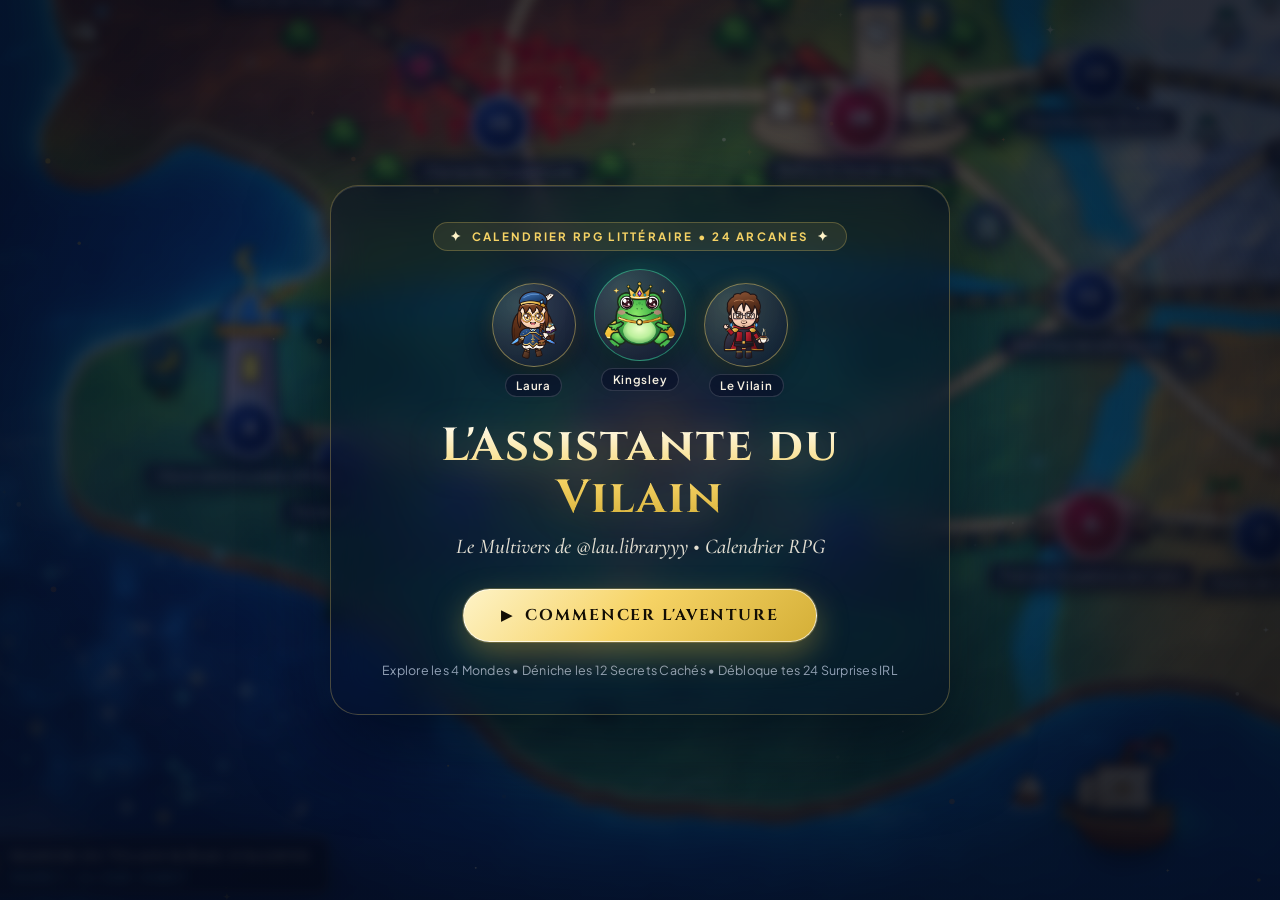
==== index.html @ 17740d0e "Deploy v2 world map edition to repository root" ====
<!DOCTYPE html>
<html lang="fr">
<head>
  <meta charset="UTF-8" />
  <meta name="viewport" content="width=device-width, initial-scale=1.0, maximum-scale=1.0, user-scalable=no" />
  <title>L'Assistante du Vilain &amp; Le Multivers de @lau.libraryyy</title>
  <meta name="description" content="Calendrier de l'Avent RPG interactif sur carte du monde vivante : 24 chapitres, 4 mondes, 12 secrets cachés et trésors IRL pour @lau.libraryyy." />

  <!-- Typographies : Cinzel (Noblesse JRPG), Plus Jakarta Sans (UI ultra-nette), Cormorant Garamond (Dialogues) -->
  <link rel="preconnect" href="https://fonts.googleapis.com" />
  <link rel="preconnect" href="https://fonts.gstatic.com" crossorigin />
  <link href="https://fonts.googleapis.com/css2?family=Cinzel:wght@500;600;700;800&family=Cormorant+Garamond:ital,wght@0,500;0,600;0,700;1,500;1,600&family=Plus+Jakarta+Sans:wght@400;500;600;700;800&display=swap" rel="stylesheet" />

  <!-- Design System 2026 : Zero-UI / Liquid Glass / JRPG Moderne -->
  <link rel="stylesheet" href="css/styles.css" />
</head>
<body class="title-active">
  <!-- Canvas de Particules Étoilées Ambiantes -->
  <canvas id="ambient-particles-canvas" aria-hidden="true"></canvas>

  <!-- ========================================================================
       1. CARTE DU MONDE 100% PLEIN ÉCRAN (100vw × 100vh)
       ======================================================================== -->
  <main id="overworld-viewport" class="overworld-viewport" aria-label="Carte du Monde du Multivers de @lau.libraryyy">
    <div id="world-map-root" class="world-map-root"></div>
  </main>

  <!-- ========================================================================
       2. ÉCRAN TITRE CINÉMATIQUE (OVERLAY D'ENTRÉE JRPG)
       ======================================================================== -->
  <section id="title-screen-overlay" class="title-screen-overlay active" role="dialog" aria-modal="true" aria-labelledby="title-main-heading">
    <div class="title-screen-aurora" aria-hidden="true"></div>
    <div class="title-screen-content">
      <div class="title-eyebrow">
        <span class="title-star">✦</span>
        <span>CALENDRIER RPG LITTÉRAIRE • 24 ARCANES</span>
        <span class="title-star">✦</span>
      </div>

      <!-- Portraits Chibi côte à côte -->
      <div class="title-chibi-trio" aria-label="Laura, Sire Kingsley et Le Vilain">
        <div class="chibi-medallion chibi-laura">
          <img
            src="assets/sprite_laura.png"
            alt="Chibi Laura"
            onerror="if(!this.dataset.fb){this.dataset.fb=1;this.src='assets/heroine_avatar.png';}"
          />
          <span class="chibi-tag">Laura</span>
        </div>
        <div class="chibi-medallion chibi-kingsley">
          <img
            src="assets/sprite_kingsley.png"
            alt="Chibi Sire Kingsley"
            onerror="if(!this.dataset.fb){this.dataset.fb=1;this.src='assets/kingsley_avatar.png';}"
          />
          <span class="chibi-tag">Kingsley</span>
        </div>
        <div class="chibi-medallion chibi-villain">
          <img
            src="assets/sprite_villain.png"
            alt="Chibi Le Vilain"
            onerror="if(!this.dataset.fb){this.dataset.fb=1;this.src='assets/villain_avatar.png';}"
          />
          <span class="chibi-tag">Le Vilain</span>
        </div>
      </div>

      <h1 id="title-main-heading" class="title-main-heading">L'Assistante du Vilain</h1>
      <p class="title-subtitle">Le Multivers de @lau.libraryyy • Calendrier RPG</p>

      <button id="btn-start-adventure" class="btn-start-adventure" type="button">
        <span class="btn-start-glow" aria-hidden="true"></span>
        <span class="btn-start-icon">▶</span>
        <span>COMMENCER L'AVENTURE</span>
      </button>

      <p class="title-hint">
        Explore les 4 Mondes • Déniche les 12 Secrets Cachés • Débloque tes 24 Surprises IRL
      </p>
    </div>
  </section>

  <!-- ========================================================================
       3. HUD FLOTTANT MINIMALISTE (LIQUID GLASS SAPHIR & OR)
       ======================================================================== -->
  <div id="game-hud" class="game-hud" aria-label="Interface du jeu">

    <!-- COIN HAUT-GAUCHE : Pilule de Profil Compacte -->
    <div class="hud-top-left">
      <div class="hud-profile-pill glass-surface">
        <button id="hud-avatar-btn" class="hud-avatar-ring" type="button" title="Centrer la caméra sur Laura">
          <img src="assets/heroine_avatar.png" alt="Laura" onerror="this.style.opacity='0'" />
        </button>

        <div class="hud-profile-meta">
          <div class="hud-counters-row">
            <button id="hud-runes-btn" class="hud-stat-chip" type="button" title="Runes &amp; Trésors débloqués">
              <span class="hud-stat-icon">🗝️</span>
              <span id="hud-runes-count" class="hud-stat-val">0/24</span>
            </button>
            <span class="hud-stat-sep" aria-hidden="true"></span>
            <button id="hud-secrets-btn" class="hud-stat-chip hud-stat-secrets" type="button" title="Ouvrir le Journal des 12 Secrets de la Carte">
              <span class="hud-stat-icon">✨</span>
              <span id="hud-secrets-count" class="hud-stat-val">0/12</span>
            </button>
          </div>
          <div class="hud-micro-progress" role="progressbar" aria-valuemin="0" aria-valuemax="24" aria-valuenow="0">
            <div id="hud-runes-bar-fill" class="hud-micro-progress-fill"></div>
          </div>
        </div>
      </div>

      <!-- Badge discret de la Maison d'Aldryn (affiché une fois débloqué au Jour 4) -->
      <button id="hud-aldryn-badge" class="hud-aldryn-pill glass-surface" type="button" title="Maison Lunaire d'Aldryn (Jour 4 : Curious Tides)" style="display:none;">
        <span id="hud-aldryn-icon" class="hud-aldryn-icon">🌙</span>
        <span id="hud-aldryn-name" class="hud-aldryn-name">Maison d'Aldryn</span>
      </button>
    </div>

    <!-- COIN HAUT-DROIT : Dock Compact d'Icônes -->
    <nav class="hud-top-right" aria-label="Menus du jeu">
      <div class="hud-icon-dock glass-surface">
        <button id="hud-btn-loot" class="hud-icon-btn" type="button" data-tooltip="Butin &amp; Bons IRL" aria-label="Grimoire de Butin">
          <span class="hud-btn-emoji">🎒</span>
          <span id="hud-loot-badge" class="hud-mini-badge">0</span>
        </button>
        <button id="hud-btn-codex" class="hud-icon-btn" type="button" data-tooltip="Codex (35 Livres)" aria-label="Bibliothèque de Lau">
          <span class="hud-btn-emoji">📜</span>
        </button>
        <button id="hud-btn-secrets" class="hud-icon-btn" type="button" data-tooltip="Secrets de la Carte" aria-label="Journal des Secrets">
          <span class="hud-btn-emoji">✨</span>
          <span id="hud-secrets-badge" class="hud-mini-badge hud-badge-cyan">0</span>
        </button>
        <button id="hud-btn-gm" class="hud-icon-btn" type="button" data-tooltip="Atelier du Vilain (MJ)" aria-label="Atelier du Vilain">
          <span class="hud-btn-emoji">👑</span>
        </button>

        <span class="hud-dock-divider" aria-hidden="true"></span>

        <button id="hud-btn-temporal" class="hud-icon-btn hud-mode-free" type="button" data-tooltip="Mode Libre (24/24)" aria-label="Changer le mode temporel">
          <span id="hud-temporal-icon" class="hud-btn-emoji">🔓</span>
        </button>
        <button id="hud-btn-audio" class="hud-icon-btn" type="button" data-tooltip="Son activé" aria-label="Couper ou activer le son">
          <span id="hud-audio-icon" class="hud-btn-emoji">🔊</span>
        </button>
      </div>
    </nav>

    <!-- CÔTÉ DROIT (CENTRÉ) : Mini-Contrôles Caméra & Régions I-IV -->
    <aside class="hud-camera-rail glass-surface" aria-label="Contrôles de la carte">
      <button id="cam-zoom-in" class="cam-ctrl-btn" type="button" data-tooltip="Zoom +" aria-label="Zoomer">+</button>
      <button id="cam-zoom-out" class="cam-ctrl-btn" type="button" data-tooltip="Zoom −" aria-label="Dézoomer">−</button>
      <button id="cam-center-hero" class="cam-ctrl-btn" type="button" data-tooltip="Centrer sur Laura" aria-label="Centrer sur Laura">🎯</button>
      <span class="cam-rail-divider" aria-hidden="true"></span>
      <button class="cam-region-btn active" data-cam-region="1" type="button" data-tooltip="Monde I : Manoir &amp; Aldryn" aria-label="Aller au Monde I">I</button>
      <button class="cam-region-btn" data-cam-region="2" type="button" data-tooltip="Monde II : Désert &amp; Irlande" aria-label="Aller au Monde II">II</button>
      <button class="cam-region-btn" data-cam-region="3" type="button" data-tooltip="Monde III : Flammes &amp; Mons" aria-label="Aller au Monde III">III</button>
      <button class="cam-region-btn" data-cam-region="4" type="button" data-tooltip="Monde IV : Sanctuaire Final" aria-label="Aller au Monde IV">IV</button>
    </aside>

    <!-- BAS-CENTRE : Barre de Niveau Sélectionné (Style Super Mario Wonder / Unicorn Overlord) -->
    <div class="hud-bottom-center">
      <div id="stage-selector-bar" class="stage-bar glass-surface" role="region" aria-label="Niveau sélectionné">
        <button id="stage-prev-btn" class="stage-nav-arrow" type="button" aria-label="Niveau précédent" title="Jour précédent (←)">‹</button>

        <div class="stage-bar-center">
          <div class="stage-meta-row">
            <span id="stage-day-badge" class="stage-day-pill">JOUR 1</span>
            <span id="stage-book-badge" class="stage-book-pill">📖 Assistant to the Villain</span>
            <span id="stage-status-badge" class="stage-status-pill status-new">✦ Nouveau</span>
          </div>
          <div id="stage-bar-title" class="stage-bar-title">Entretien d'Embauche chez le Vilain</div>
        </div>

        <button id="stage-play-btn" class="stage-play-btn" type="button">
          <span id="stage-play-icon">▶</span>
          <span id="stage-play-label">JOUER</span>
        </button>

        <button id="stage-next-btn" class="stage-nav-arrow" type="button" aria-label="Niveau suivant" title="Jour suivant (→)">›</button>
      </div>
    </div>
  </div>

  <!-- ========================================================================
       4. MODALE DE CHAPITRE (VISUAL NOVEL + ÉPREUVE + SCEAU DE CIRE & COFFRE)
       ======================================================================== -->
  <div id="chapter-modal-backdrop" class="modal-backdrop" role="dialog" aria-modal="true" aria-labelledby="modal-chapter-title">
    <div id="chapter-modal-container" class="modal-shell chapter-modal-shell glass-modal">
      <!-- Alerte Boss (Jours 6, 12, 18, 21, 24) -->
      <div id="modal-boss-banner" class="boss-alert-ribbon" style="display:none;">
        ⚔️ ALERTE BOSS — COFFRE ÉPIQUE EN JEU ⚔️
      </div>

      <!-- En-tête Illustré -->
      <header class="chapter-header">
        <div id="modal-header-bg" class="chapter-header-bg"></div>
        <div class="chapter-header-scrim"></div>
        <button id="modal-close-btn" class="modal-close-x" type="button" aria-label="Fermer le chapitre">✕</button>

        <div class="chapter-header-inner">
          <div class="chapter-header-titles">
            <div id="modal-chapter-eyebrow" class="chapter-eyebrow">JOUR 1 • ARCANE I</div>
            <h2 id="modal-chapter-title" class="chapter-title">Titre du Chapitre</h2>
            <div id="modal-chapter-books" class="chapter-books-row"></div>
          </div>
          <div id="modal-rarity-pill" class="rarity-pill rarity-commun">✦ ARCANE</div>
        </div>
      </header>

      <!-- Onglets d'étapes (1. Scène / 2. Épreuve / 3. Sceau & Trésor) -->
      <div class="stage-tabs-bar" role="tablist">
        <button class="stage-tab-btn active" data-stage="story" type="button" role="tab">
          <span>📖</span>
          <span>1. Scène Narrative</span>
        </button>
        <button class="stage-tab-btn" data-stage="game" type="button" role="tab">
          <span>⚔️</span>
          <span>2. L'Épreuve</span>
        </button>
        <button class="stage-tab-btn" data-stage="loot" id="modal-tab-loot-btn" type="button" role="tab">
          <span>🕯️</span>
          <span>3. Sceau &amp; Coffre IRL</span>
        </button>
      </div>

      <!-- Corps Scrollable -->
      <div class="chapter-modal-body">
        <!-- ÉTAPE 1 : VISUAL NOVEL MODERNE -->
        <div id="modal-stage-story" class="vn-stage">
          <div class="vn-portraits-grid">
            <div id="vn-slot-laura" class="vn-char-card">
              <div class="vn-portrait-ring">
                <img src="assets/heroine_laura.png" alt="Laura" onerror="this.style.display='none'" />
              </div>
              <span class="vn-nameplate">✨ Laura</span>
            </div>

            <div id="vn-slot-kingsley" class="vn-char-card">
              <div class="vn-portrait-ring">
                <img src="assets/kingsley_frog.png" alt="Sire Kingsley" onerror="this.style.display='none'" />
              </div>
              <span class="vn-nameplate">🐸 Sire Kingsley</span>
            </div>

            <div id="vn-slot-villain" class="vn-char-card">
              <div class="vn-portrait-ring">
                <img src="assets/villain_boyfriend.png" alt="Le Vilain" onerror="this.style.display='none'" />
              </div>
              <span class="vn-nameplate">👑 Le Vilain</span>
            </div>
          </div>

          <div class="vn-dialogue-panel">
            <div class="vn-speaker-bar">
              <span id="vn-speaker-badge" class="vn-speaker-name">👑 Le Vilain</span>
              <span id="vn-line-counter" class="vn-line-count">1 / 3</span>
            </div>

            <p id="vn-dialogue-text" class="vn-dialogue-copy"></p>

            <div id="vn-transcript-all" class="vn-transcript-list" style="display:none;"></div>

            <div class="vn-actions-row">
              <div class="vn-nav-left">
                <button id="vn-prev-btn" class="btn-glass" type="button">← Précédent</button>
                <button id="vn-next-btn" class="btn-gold" type="button">Suivant →</button>
                <button id="vn-show-all-btn" class="btn-glass btn-subtle" type="button">📜 Tout lire</button>
              </div>
              <button id="vn-start-challenge-btn" class="btn-gold" type="button">
                ⚔️ Passer à l'Épreuve →
              </button>
            </div>
          </div>
        </div>

        <!-- ÉTAPE 2 : MINI-JEU -->
        <div id="modal-stage-game" class="game-stage" style="display:none;">
          <div id="minigame-mount-root"></div>
        </div>

        <!-- ÉTAPE 3 : SCEAU DE CIRE & COFFRE IRL -->
        <div id="modal-stage-loot" class="loot-stage" style="display:none;">
          <div id="loot-ceremony-root" class="loot-ceremony-root"></div>
        </div>
      </div>
    </div>
  </div>

  <!-- ========================================================================
       5. MODALE TIROIR UNIFIÉE (BUTIN / CODEX / SECRETS / ATELIER DU VILAIN)
       ======================================================================== -->
  <div id="drawer-modal-backdrop" class="modal-backdrop" role="dialog" aria-modal="true" aria-label="Menu du Grimoire">
    <div id="drawer-modal-container" class="modal-shell drawer-modal-shell glass-modal">
      <header class="drawer-header">
        <div class="drawer-tabs" role="tablist">
          <button class="drawer-tab-btn active" data-drawer-tab="loot" type="button" role="tab">
            <span>🎒</span>
            <span>Butin &amp; Bons</span>
          </button>
          <button class="drawer-tab-btn" data-drawer-tab="codex" type="button" role="tab">
            <span>📜</span>
            <span>Bibliothèque</span>
          </button>
          <button class="drawer-tab-btn" data-drawer-tab="secrets" type="button" role="tab">
            <span>✨</span>
            <span>Secrets (12)</span>
          </button>
          <button class="drawer-tab-btn" data-drawer-tab="gm" type="button" role="tab">
            <span>👑</span>
            <span>Atelier MJ</span>
          </button>
        </div>
        <button id="drawer-close-btn" class="modal-close-x" type="button" aria-label="Fermer le menu">✕</button>
      </header>

      <div class="drawer-body">
        <!-- ONGLET 1 : BUTIN & BONS DIGITAUX -->
        <section id="drawer-panel-loot" class="drawer-panel active">
          <div class="drawer-section-head">
            <div>
              <h2 class="drawer-title">Grimoire de Butin &amp; Bons du Vilain</h2>
              <p class="drawer-desc">Tes surprises IRL débloquées, cachettes secrètes et bons digitaux à présenter à ton Vilain.</p>
            </div>
            <button id="loot-unlock-preview-btn" class="btn-glass" type="button">
              👁️ Aperçu des 24 trésors
            </button>
          </div>
          <div id="loot-inventory-container" class="cards-grid"></div>
        </section>

        <!-- ONGLET 2 : BIBLIOTHÈQUE DE LAU (35 LIVRES) -->
        <section id="drawer-panel-codex" class="drawer-panel">
          <div class="drawer-section-head">
            <div>
              <h2 class="drawer-title">La Bibliothèque de @lau.libraryyy</h2>
              <p class="drawer-desc">Les 35 romans et clins d'œil qui composent le Multivers : coups de cœur, avis tranchés et souvenirs de couple.</p>
            </div>
            <div class="pill-filters" role="group" aria-label="Filtrer la bibliothèque">
              <button class="pill-filter-btn active" data-codex-filter="all" type="button">Tous</button>
              <button class="pill-filter-btn" data-codex-filter="fav" type="button">💛 Coups de Cœur</button>
              <button class="pill-filter-btn" data-codex-filter="roast" type="button">🔥 Avis Tranchés</button>
              <button class="pill-filter-btn" data-codex-filter="couple" type="button">💑 Couple &amp; Mons</button>
            </div>
          </div>
          <div id="codex-books-container" class="cards-grid"></div>
        </section>

        <!-- ONGLET 3 : JOURNAL DES 12 EASTER EGGS DE LA CARTE -->
        <section id="drawer-panel-secrets" class="drawer-panel">
          <div class="drawer-section-head">
            <div>
              <h2 class="drawer-title">Journal des Secrets du Multivers</h2>
              <p class="drawer-desc">12 Easter Eggs brillent discrètement sur la carte du monde. Clique dessus pendant ton exploration pour révéler des clins d'œil secrets !</p>
            </div>
            <div id="secrets-progress-pill" class="secrets-counter-pill">✨ 0 / 12 Découverts</div>
          </div>
          <div id="secrets-journal-container" class="cards-grid"></div>
        </section>

        <!-- ONGLET 4 : ATELIER DU VILAIN (MAÎTRE DU JEU) -->
        <section id="drawer-panel-gm" class="drawer-panel">
          <div class="drawer-section-head">
            <div>
              <h2 class="drawer-title">L'Atelier du Vilain — Maître du Jeu</h2>
              <p class="drawer-desc">Personnalise les 24 cadeaux, les cachettes IRL dans la maison et la Grande Lettre d'Amour du 24 Décembre.</p>
            </div>
          </div>

          <div class="gm-toolbar">
            <a href="lau-library-quest-ff-edition.zip" download="lau-library-quest-ff-edition.zip" class="btn-gold" style="text-decoration:none;">
              📦 Télécharger (.ZIP)
            </a>
            <button id="gm-save-all-btn" class="btn-gold" type="button">💾 Sauvegarder</button>
            <button id="gm-export-json-btn" class="btn-glass" type="button">📤 Exporter JSON</button>
            <label class="btn-glass" style="cursor:pointer;">
              📂 Importer JSON
              <input id="gm-import-json-input" type="file" accept=".json,application/json" style="display:none;" />
            </label>
            <button id="gm-unlock-all-btn" class="btn-glass" type="button">✨ Tout débloquer (24/24)</button>
            <button id="gm-reset-progress-btn" class="btn-danger" type="button">🔄 Réinitialiser à 0/24</button>
          </div>

          <!-- Paramètres du Couple & Lettre du 24 Décembre -->
          <div class="gm-finale-card">
            <div class="gm-card-kicker">💌 GRAND FINAL DU 24 DÉCEMBRE &amp; PARAMÈTRES DU COUPLE</div>
            <div class="gm-two-col">
              <div class="gm-field">
                <label class="gm-label" for="gm-couple-password">Mot de passe secret bonus (Jour 24)</label>
                <input id="gm-couple-password" class="gm-input" type="text" placeholder="Ex: KINGSLEY, MONS..." />
              </div>
              <div class="gm-field">
                <label class="gm-label" for="gm-aldryn-house-select">Maison Lunaire d'Aldryn</label>
                <select id="gm-aldryn-house-select" class="gm-select">
                  <option value="Maison de la Nouvelle Lune|🌑|Totem : Phalène des Abysses • Murmure des Noyés">🌑 Maison de la Nouvelle Lune</option>
                  <option value="Maison de la Lune Croissante|🌒|Totem : Cerf d'Écume • Flux de la Marée">🌒 Maison de la Lune Croissante</option>
                  <option value="Maison de la Pleine Lune|🌕|Totem : Phénix d'Argent • Éclat Sélène">🌕 Maison de la Pleine Lune</option>
                  <option value="Maison de la Lune Décroissante|🌘|Totem : Corbeau d'Obsidienne • Reflux Astral">🌘 Maison de la Lune Décroissante</option>
                </select>
              </div>
            </div>
            <div class="gm-field" style="margin-top:0.75rem;">
              <label class="gm-label" for="gm-finale-love-letter">Grande Lettre d'Amour du 24 Décembre</label>
              <textarea id="gm-finale-love-letter" class="gm-textarea" rows="5"></textarea>
            </div>
          </div>

          <div id="gm-days-editor-grid" class="gm-days-grid"></div>
        </section>
      </div>
    </div>
  </div>

  <!-- ========================================================================
       6. NOTIFICATION TOAST FLOTTANTE (LIQUID GLASS)
       ======================================================================== -->
  <div id="royal-toast" class="royal-toast glass-surface" role="status" aria-live="polite">
    <span id="royal-toast-icon" class="toast-icon">✦</span>
    <span id="royal-toast-text" class="toast-text">Notification</span>
  </div>

  <!-- Scripts : Données -> Audio/Particules -> Mini-Jeux -> Carte du Monde -> Contrôleur Principal -->
  <script src="data/days_data.js"></script>
  <script src="js/audio_fx.js"></script>
  <script src="js/minigames_engine.js"></script>
  <script src="js/world_map.js"></script>
  <script src="js/app.js"></script>
</body>
</html>
---- css/styles.css ----
/* ==========================================================================
   L'ASSISTANTE DU VILAIN & LE MULTIVERS DE @LAU.LIBRARYYY
   Design System 2026 : Zero-UI / Liquid Glass / JRPG Moderne
   Inspirations : Unicorn Overlord • Final Fantasy XIV • Zelda TOTK
   ========================================================================== */

:root {
  /* Surfaces Liquid Glass (Saphir Nocturne & Cristal) */
  --bg-void: #050a18;
  --bg-sapphire: #0a122a;
  --glass-bg: rgba(10, 18, 42, 0.78);
  --glass-bg-strong: rgba(8, 15, 36, 0.88);
  --glass-bg-soft: rgba(16, 28, 60, 0.62);
  --glass-hover: rgba(24, 40, 82, 0.84);

  /* Bordures Fines 1px Or & Platine */
  --border-gold: rgba(246, 211, 101, 0.35);
  --border-gold-strong: rgba(246, 211, 101, 0.72);
  --border-platinum: rgba(226, 232, 240, 0.16);
  --border-crimson: rgba(244, 63, 94, 0.55);
  --border-emerald: rgba(52, 211, 153, 0.5);

  /* Palette Or, Éther, Cramoisi & Ivoire */
  --gold-light: #fef3c7;
  --gold-main: #f6d365;
  --gold-deep: #d4af37;
  --gold-bronze: #b88a2e;
  --ether-cyan: #7dd3fc;
  --ether-blue: #38bdf8;
  --crimson-bright: #fb7185;
  --crimson-main: #e11d48;
  --crimson-deep: #881337;
  --emerald-bright: #34d399;
  --emerald-main: #10b981;

  /* Textes */
  --text-primary: #f8fafc;
  --text-ivory: #f5efe0;
  --text-secondary: #cbd5e1;
  --text-muted: #94a3b8;

  /* Typographies */
  --font-title: 'Cinzel', Georgia, serif;
  --font-ui: 'Plus Jakarta Sans', -apple-system, BlinkMacSystemFont, 'Segoe UI', sans-serif;
  --font-story: 'Cormorant Garamond', Georgia, serif;

  /* Courbes & Ombres */
  --ease-spring: cubic-bezier(0.22, 1, 0.36, 1);
  --shadow-glass: 0 14px 36px rgba(2, 6, 20, 0.52), inset 0 1px 0 rgba(255, 255, 255, 0.1);
  --shadow-modal: 0 28px 72px rgba(1, 4, 16, 0.78), inset 0 1px 0 rgba(255, 255, 255, 0.12);
  --shadow-gold: 0 0 24px rgba(246, 211, 101, 0.28);

  --radius-pill: 999px;
  --radius-lg: 20px;
  --radius-md: 14px;
  --radius-sm: 10px;
}

/* Reset & Base Plein Écran */
*, *::before, *::after {
  box-sizing: border-box;
}

html, body {
  margin: 0;
  padding: 0;
  width: 100%;
  height: 100%;
  overflow: hidden;
  background: var(--bg-void);
  color: var(--text-primary);
  font-family: var(--font-ui);
  -webkit-font-smoothing: antialiased;
  -moz-osx-font-smoothing: grayscale;
  user-select: none;
}

button, input, textarea, select {
  font-family: inherit;
}

button {
  cursor: pointer;
  border: none;
  background: none;
  color: inherit;
}

/* Scrollbar fine & discrète dans les modales */
::-webkit-scrollbar {
  width: 6px;
  height: 6px;
}
::-webkit-scrollbar-track {
  background: rgba(5, 10, 24, 0.35);
}
::-webkit-scrollbar-thumb {
  background: rgba(246, 211, 101, 0.3);
  border-radius: 999px;
}
::-webkit-scrollbar-thumb:hover {
  background: rgba(246, 211, 101, 0.55);
}

/* Surface Liquid Glass Réutilisable */
.glass-surface {
  background: var(--glass-bg);
  backdrop-filter: blur(16px) saturate(1.3);
  -webkit-backdrop-filter: blur(16px) saturate(1.3);
  border: 1px solid var(--border-gold);
  box-shadow: var(--shadow-glass);
}

.glass-modal {
  background: linear-gradient(160deg, rgba(11, 20, 46, 0.92), rgba(7, 13, 32, 0.95));
  backdrop-filter: blur(22px) saturate(1.35);
  -webkit-backdrop-filter: blur(22px) saturate(1.35);
  border: 1px solid var(--border-gold);
  box-shadow: var(--shadow-modal);
}

/* Canvas de particules ambiantes */
#ambient-particles-canvas {
  position: fixed;
  inset: 0;
  width: 100vw;
  height: 100vh;
  pointer-events: none;
  z-index: 4;
  opacity: 0.65;
}

/* ==========================================================================
   1. CARTE DU MONDE 100% PLEIN ÉCRAN (100vw × 100vh)
   ========================================================================== */
.overworld-viewport {
  position: fixed;
  inset: 0;
  width: 100vw;
  height: 100vh;
  overflow: hidden;
  z-index: 2;
  background: radial-gradient(circle at 50% 45%, #101e44 0%, #070d20 65%, #040712 100%);
  transition: filter 0.9s var(--ease-spring), transform 1.1s var(--ease-spring);
}

body.title-active .overworld-viewport {
  filter: blur(5px) brightness(0.76) saturate(1.18);
  transform: scale(1.03);
}

.world-map-root {
  position: relative;
  width: 100%;
  height: 100%;
  overflow: hidden;
}

/* ==========================================================================
   2. ÉCRAN TITRE CINÉMATIQUE (OVERLAY D'ENTRÉE JRPG)
   ========================================================================== */
.title-screen-overlay {
  position: fixed;
  inset: 0;
  z-index: 90;
  display: flex;
  align-items: center;
  justify-content: center;
  padding: 1.5rem;
  background:
    radial-gradient(ellipse at 50% 44%, rgba(16, 30, 72, 0.42) 0%, rgba(5, 10, 24, 0.82) 76%);
  opacity: 1;
  visibility: visible;
  transition: opacity 0.75s var(--ease-spring), visibility 0.75s var(--ease-spring), transform 0.85s var(--ease-spring);
}

.title-screen-overlay.is-hidden {
  opacity: 0;
  visibility: hidden;
  pointer-events: none;
  transform: scale(1.04);
}

.title-screen-aurora {
  position: absolute;
  width: min(680px, 92vw);
  height: min(460px, 65vh);
  border-radius: 50%;
  background: radial-gradient(circle, rgba(246, 211, 101, 0.16) 0%, rgba(56, 189, 248, 0.09) 45%, transparent 72%);
  filter: blur(36px);
  pointer-events: none;
  animation: auroraPulse 6s ease-in-out infinite alternate;
}

@keyframes auroraPulse {
  0% { transform: scale(0.95); opacity: 0.75; }
  100% { transform: scale(1.08); opacity: 1; }
}

.title-screen-content {
  position: relative;
  z-index: 2;
  display: flex;
  flex-direction: column;
  align-items: center;
  text-align: center;
  max-width: 620px;
  padding: 2.25rem 2rem;
  border-radius: 28px;
  background: rgba(8, 15, 36, 0.56);
  backdrop-filter: blur(18px) saturate(1.25);
  -webkit-backdrop-filter: blur(18px) saturate(1.25);
  border: 1px solid rgba(246, 211, 101, 0.28);
  box-shadow: 0 30px 80px rgba(2, 5, 18, 0.65), inset 0 1px 0 rgba(255, 255, 255, 0.12);
  animation: titleCardEntrance 0.9s var(--ease-spring) both;
}

@keyframes titleCardEntrance {
  from { opacity: 0; transform: translateY(22px) scale(0.97); }
  to { opacity: 1; transform: translateY(0) scale(1); }
}

.title-eyebrow {
  display: inline-flex;
  align-items: center;
  gap: 0.55rem;
  font-size: 0.72rem;
  font-weight: 700;
  letter-spacing: 0.2em;
  text-transform: uppercase;
  color: var(--gold-main);
  padding: 0.35rem 0.95rem;
  border-radius: var(--radius-pill);
  background: rgba(246, 211, 101, 0.09);
  border: 1px solid rgba(246, 211, 101, 0.25);
  margin-bottom: 1.5rem;
}

.title-star {
  color: var(--gold-light);
  font-size: 0.8rem;
}

/* Trio de Chibis flottants */
.title-chibi-trio {
  display: flex;
  align-items: flex-end;
  justify-content: center;
  gap: 1.15rem;
  margin-bottom: 1.5rem;
}

.chibi-medallion {
  position: relative;
  display: flex;
  flex-direction: column;
  align-items: center;
  gap: 0.45rem;
  animation: chibiFloat 3.4s ease-in-out infinite;
}

.chibi-medallion img {
  width: 84px;
  height: 84px;
  object-fit: contain;
  border-radius: 50%;
  padding: 5px;
  background: radial-gradient(circle at 30% 25%, rgba(255, 245, 214, 0.18), rgba(10, 18, 42, 0.72));
  border: 1px solid rgba(246, 211, 101, 0.45);
  box-shadow: 0 10px 26px rgba(0, 0, 0, 0.45), 0 0 18px rgba(246, 211, 101, 0.18);
  transition: transform 0.35s var(--ease-spring), border-color 0.3s ease;
}

.chibi-medallion:hover img {
  transform: scale(1.08) translateY(-4px);
  border-color: var(--gold-main);
}

.chibi-kingsley {
  animation-delay: -1.1s;
  transform: translateY(-6px);
}

.chibi-kingsley img {
  width: 92px;
  height: 92px;
  border-color: rgba(52, 211, 153, 0.55);
  box-shadow: 0 12px 28px rgba(0, 0, 0, 0.45), 0 0 22px rgba(52, 211, 153, 0.22);
}

.chibi-villain {
  animation-delay: -2.2s;
}

.chibi-tag {
  font-size: 0.72rem;
  font-weight: 600;
  letter-spacing: 0.06em;
  color: var(--text-ivory);
  background: rgba(10, 18, 42, 0.72);
  border: 1px solid rgba(255, 255, 255, 0.14);
  padding: 0.18rem 0.65rem;
  border-radius: var(--radius-pill);
}

@keyframes chibiFloat {
  0%, 100% { transform: translateY(0); }
  50% { transform: translateY(-7px); }
}

.title-main-heading {
  font-family: var(--font-title);
  font-size: clamp(1.85rem, 4.4vw, 2.9rem);
  font-weight: 700;
  line-height: 1.12;
  letter-spacing: 0.04em;
  margin: 0 0 0.55rem;
  background: linear-gradient(180deg, #fffdf5 0%, #f6d365 55%, #d4af37 100%);
  -webkit-background-clip: text;
  background-clip: text;
  color: transparent;
  filter: drop-shadow(0 4px 18px rgba(246, 211, 101, 0.26));
}

.title-subtitle {
  font-family: var(--font-story);
  font-size: clamp(1.08rem, 2vw, 1.32rem);
  font-style: italic;
  font-weight: 500;
  color: var(--text-ivory);
  opacity: 0.92;
  margin: 0 0 1.85rem;
}

.btn-start-adventure {
  position: relative;
  overflow: hidden;
  display: inline-flex;
  align-items: center;
  justify-content: center;
  gap: 0.7rem;
  padding: 0.95rem 2.3rem;
  border-radius: var(--radius-pill);
  font-family: var(--font-title);
  font-size: 0.98rem;
  font-weight: 700;
  letter-spacing: 0.12em;
  color: #120d04;
  background: linear-gradient(135deg, #fef3c7 0%, #f6d365 48%, #d4af37 100%);
  border: 1px solid rgba(255, 255, 255, 0.65);
  box-shadow: 0 12px 32px rgba(212, 175, 55, 0.38), 0 0 0 1px rgba(246, 211, 101, 0.25);
  transition: transform 0.3s var(--ease-spring), box-shadow 0.3s var(--ease-spring), filter 0.3s ease;
}

.btn-start-adventure:hover {
  transform: translateY(-2px) scale(1.03);
  box-shadow: 0 16px 40px rgba(246, 211, 101, 0.52), 0 0 28px rgba(254, 243, 199, 0.38);
  filter: brightness(1.06);
}

.btn-start-adventure:active {
  transform: translateY(0) scale(0.98);
}

.btn-start-glow {
  position: absolute;
  inset: 0;
  background: linear-gradient(105deg, transparent 25%, rgba(255, 255, 255, 0.55) 50%, transparent 75%);
  transform: translateX(-120%);
  animation: btnSheen 3.8s ease-in-out infinite;
}

@keyframes btnSheen {
  0%, 55% { transform: translateX(-120%); }
  100% { transform: translateX(130%); }
}

.btn-start-icon {
  font-size: 0.85rem;
}

.title-hint {
  margin: 1.25rem 0 0;
  font-size: 0.78rem;
  color: var(--text-muted);
  letter-spacing: 0.02em;
}

/* ==========================================================================
   3. HUD FLOTTANT MINIMALISTE (ZERO-UI LIQUID GLASS)
   ========================================================================== */
.game-hud {
  position: fixed;
  inset: 0;
  z-index: 30;
  pointer-events: none;
  opacity: 1;
  transition: opacity 0.65s var(--ease-spring), transform 0.65s var(--ease-spring);
}

body.title-active .game-hud {
  opacity: 0;
  transform: translateY(10px);
}

.game-hud button,
.game-hud .glass-surface {
  pointer-events: auto;
}

/* --- COIN HAUT-GAUCHE : PILULE PROFIL COMPACTE --- */
.hud-top-left {
  position: fixed;
  top: 16px;
  left: 16px;
  display: flex;
  flex-direction: column;
  align-items: flex-start;
  gap: 8px;
}

.hud-profile-pill {
  display: inline-flex;
  align-items: center;
  gap: 11px;
  padding: 5px 14px 5px 5px;
  border-radius: var(--radius-pill);
}

.hud-avatar-ring {
  width: 40px;
  height: 40px;
  border-radius: 50%;
  padding: 2px;
  background: linear-gradient(135deg, var(--gold-light), var(--gold-deep));
  box-shadow: 0 0 14px rgba(246, 211, 101, 0.32);
  overflow: hidden;
  flex-shrink: 0;
  transition: transform 0.25s var(--ease-spring);
}

.hud-avatar-ring:hover {
  transform: scale(1.07);
}

.hud-avatar-ring img {
  width: 100%;
  height: 100%;
  object-fit: cover;
  border-radius: 50%;
  display: block;
  background: #101b3d;
}

.hud-profile-meta {
  display: flex;
  flex-direction: column;
  gap: 5px;
  min-width: 126px;
}

.hud-counters-row {
  display: flex;
  align-items: center;
  gap: 8px;
}

.hud-stat-chip {
  display: inline-flex;
  align-items: center;
  gap: 4px;
  padding: 1px 4px;
  border-radius: 6px;
  font-size: 0.82rem;
  font-weight: 700;
  color: var(--text-primary);
  transition: background 0.2s ease, color 0.2s ease;
}

.hud-stat-chip:hover {
  background: rgba(255, 255, 255, 0.08);
  color: var(--gold-light);
}

.hud-stat-secrets .hud-stat-val {
  color: var(--ether-cyan);
}

.hud-stat-sep {
  width: 1px;
  height: 12px;
  background: rgba(255, 255, 255, 0.16);
}

.hud-micro-progress {
  width: 100%;
  height: 4px;
  border-radius: var(--radius-pill);
  background: rgba(255, 255, 255, 0.1);
  overflow: hidden;
}

.hud-micro-progress-fill {
  height: 100%;
  width: 0%;
  border-radius: var(--radius-pill);
  background: linear-gradient(90deg, var(--gold-deep), var(--gold-main), var(--gold-light));
  box-shadow: 0 0 10px rgba(246, 211, 101, 0.65);
  transition: width 0.6s var(--ease-spring);
}

/* Badge discret Maison d'Aldryn (débloqué au Jour 4) */
.hud-aldryn-pill {
  display: inline-flex;
  align-items: center;
  gap: 6px;
  padding: 5px 12px;
  border-radius: var(--radius-pill);
  font-size: 0.74rem;
  font-weight: 600;
  color: var(--gold-light);
  border-color: rgba(125, 211, 252, 0.35);
  transition: transform 0.25s var(--ease-spring), border-color 0.25s ease;
}

.hud-aldryn-pill:hover {
  transform: translateY(-1px);
  border-color: var(--ether-cyan);
}

/* --- COIN HAUT-DROIT : DOCK D'ICÔNES COMPACT --- */
.hud-top-right {
  position: fixed;
  top: 16px;
  right: 16px;
}

.hud-icon-dock {
  display: inline-flex;
  align-items: center;
  gap: 4px;
  padding: 5px;
  border-radius: var(--radius-pill);
}

.hud-icon-btn {
  position: relative;
  width: 38px;
  height: 38px;
  border-radius: 50%;
  display: inline-flex;
  align-items: center;
  justify-content: center;
  font-size: 1.05rem;
  color: var(--text-primary);
  transition: background 0.22s ease, transform 0.25s var(--ease-spring), box-shadow 0.25s ease;
}

.hud-icon-btn:hover {
  background: rgba(246, 211, 101, 0.16);
  transform: translateY(-1px);
  box-shadow: inset 0 0 0 1px rgba(246, 211, 101, 0.38);
}

.hud-icon-btn:active {
  transform: scale(0.93);
}

.hud-icon-btn.is-strict-mode {
  background: rgba(244, 63, 94, 0.18);
  box-shadow: inset 0 0 0 1px rgba(244, 63, 94, 0.45);
}

.hud-mini-badge {
  position: absolute;
  top: 1px;
  right: 1px;
  min-width: 16px;
  height: 16px;
  padding: 0 4px;
  border-radius: var(--radius-pill);
  background: linear-gradient(135deg, var(--gold-main), var(--gold-deep));
  color: #120d04;
  font-size: 0.62rem;
  font-weight: 800;
  display: inline-flex;
  align-items: center;
  justify-content: center;
  line-height: 1;
  box-shadow: 0 2px 6px rgba(0, 0, 0, 0.45);
}

.hud-badge-cyan {
  background: linear-gradient(135deg, #bae6fd, #38bdf8);
  color: #06182c;
}

.hud-dock-divider {
  width: 1px;
  height: 20px;
  margin: 0 3px;
  background: rgba(255, 255, 255, 0.14);
}

/* Tooltips Élégants au Survol (Haut-Droit) */
.hud-icon-btn[data-tooltip]::after {
  content: attr(data-tooltip);
  position: absolute;
  top: calc(100% + 9px);
  right: 50%;
  transform: translateX(50%) translateY(-4px);
  white-space: nowrap;
  font-size: 0.72rem;
  font-weight: 600;
  color: var(--text-primary);
  background: rgba(8, 15, 36, 0.94);
  border: 1px solid rgba(246, 211, 101, 0.35);
  padding: 4px 10px;
  border-radius: 8px;
  box-shadow: 0 8px 20px rgba(0, 0, 0, 0.45);
  opacity: 0;
  pointer-events: none;
  transition: opacity 0.2s ease, transform 0.2s var(--ease-spring);
  z-index: 50;
}

.hud-icon-btn[data-tooltip]:hover::after {
  opacity: 1;
  transform: translateX(50%) translateY(0);
}

/* Dernier bouton du dock : aligner le tooltip à droite pour ne pas déborder */
.hud-icon-btn:last-child[data-tooltip]::after {
  right: 0;
  transform: translateX(0) translateY(-4px);
}
.hud-icon-btn:last-child[data-tooltip]:hover::after {
  transform: translateX(0) translateY(0);
}

/* --- CÔTÉ DROIT : MINI-CONTRÔLES CAMÉRA & RÉGIONS --- */
.hud-camera-rail {
  position: fixed;
  right: 16px;
  top: 50%;
  transform: translateY(-50%);
  display: flex;
  flex-direction: column;
  align-items: center;
  gap: 4px;
  padding: 6px 5px;
  border-radius: var(--radius-pill);
}

.cam-ctrl-btn,
.cam-region-btn {
  position: relative;
  width: 32px;
  height: 32px;
  border-radius: 50%;
  display: inline-flex;
  align-items: center;
  justify-content: center;
  font-size: 0.92rem;
  font-weight: 700;
  color: var(--text-secondary);
  transition: background 0.2s ease, color 0.2s ease, transform 0.2s var(--ease-spring);
}

.cam-region-btn {
  font-family: var(--font-title);
  font-size: 0.72rem;
  letter-spacing: 0.04em;
}

.cam-ctrl-btn:hover,
.cam-region-btn:hover {
  background: rgba(246, 211, 101, 0.18);
  color: var(--gold-light);
  transform: scale(1.08);
}

.cam-region-btn.active {
  background: linear-gradient(135deg, rgba(246, 211, 101, 0.28), rgba(212, 175, 55, 0.16));
  color: var(--gold-light);
  box-shadow: inset 0 0 0 1px rgba(246, 211, 101, 0.6);
}

.cam-rail-divider {
  width: 18px;
  height: 1px;
  margin: 3px 0;
  background: rgba(255, 255, 255, 0.14);
}

/* Tooltips à gauche pour le rail caméra */
.cam-ctrl-btn[data-tooltip]::after,
.cam-region-btn[data-tooltip]::after {
  content: attr(data-tooltip);
  position: absolute;
  right: calc(100% + 10px);
  top: 50%;
  transform: translateY(-50%) translateX(4px);
  white-space: nowrap;
  font-family: var(--font-ui);
  font-size: 0.72rem;
  font-weight: 600;
  color: var(--text-primary);
  background: rgba(8, 15, 36, 0.94);
  border: 1px solid rgba(246, 211, 101, 0.32);
  padding: 4px 10px;
  border-radius: 8px;
  box-shadow: 0 8px 20px rgba(0, 0, 0, 0.45);
  opacity: 0;
  pointer-events: none;
  transition: opacity 0.2s ease, transform 0.2s var(--ease-spring);
}

.cam-ctrl-btn[data-tooltip]:hover::after,
.cam-region-btn[data-tooltip]:hover::after {
  opacity: 1;
  transform: translateY(-50%) translateX(0);
}

/* --- BAS-CENTRE : BARRE DE NIVEAU SÉLECTIONNÉ (SUPER MARIO WONDER / UNICORN OVERLORD) --- */
.hud-bottom-center {
  position: fixed;
  bottom: 18px;
  left: 50%;
  transform: translateX(-50%);
  width: min(690px, calc(100vw - 24px));
  display: flex;
  justify-content: center;
}

.stage-bar {
  width: 100%;
  display: flex;
  align-items: center;
  gap: 12px;
  padding: 8px 10px;
  border-radius: 22px;
  transition: border-color 0.35s ease, box-shadow 0.35s ease;
}

.stage-bar.is-boss {
  border-color: rgba(244, 63, 94, 0.62);
  box-shadow: 0 16px 40px rgba(2, 6, 20, 0.6), 0 0 26px rgba(244, 63, 94, 0.2);
}

.stage-bar.is-legendary {
  border-color: rgba(254, 243, 199, 0.78);
  box-shadow: 0 16px 44px rgba(2, 6, 20, 0.62), 0 0 32px rgba(246, 211, 101, 0.34);
}

.stage-nav-arrow {
  width: 38px;
  height: 38px;
  border-radius: 14px;
  flex-shrink: 0;
  display: inline-flex;
  align-items: center;
  justify-content: center;
  font-size: 1.45rem;
  line-height: 1;
  color: var(--text-ivory);
  background: rgba(255, 255, 255, 0.05);
  border: 1px solid rgba(255, 255, 255, 0.1);
  transition: background 0.2s ease, transform 0.2s var(--ease-spring), border-color 0.2s ease;
}

.stage-nav-arrow:hover:not(:disabled) {
  background: rgba(246, 211, 101, 0.16);
  border-color: rgba(246, 211, 101, 0.45);
  color: var(--gold-light);
  transform: scale(1.06);
}

.stage-nav-arrow:disabled {
  opacity: 0.3;
  cursor: not-allowed;
}

.stage-bar-center {
  flex: 1;
  min-width: 0;
  display: flex;
  flex-direction: column;
  gap: 3px;
}

.stage-meta-row {
  display: flex;
  align-items: center;
  flex-wrap: wrap;
  gap: 6px;
}

.stage-day-pill {
  font-family: var(--font-title);
  font-size: 0.68rem;
  font-weight: 700;
  letter-spacing: 0.1em;
  text-transform: uppercase;
  padding: 2px 8px;
  border-radius: var(--radius-pill);
  background: rgba(246, 211, 101, 0.16);
  color: var(--gold-light);
  border: 1px solid rgba(246, 211, 101, 0.36);
}

.stage-bar.is-boss .stage-day-pill {
  background: rgba(244, 63, 94, 0.2);
  color: #fecdd3;
  border-color: rgba(244, 63, 94, 0.52);
}

.stage-bar.is-legendary .stage-day-pill {
  background: linear-gradient(135deg, rgba(254, 243, 199, 0.28), rgba(212, 175, 55, 0.22));
  color: #fffbeb;
  border-color: rgba(254, 243, 199, 0.65);
}

.stage-book-pill {
  font-size: 0.72rem;
  font-weight: 500;
  color: var(--text-secondary);
  white-space: nowrap;
  overflow: hidden;
  text-overflow: ellipsis;
  max-width: 220px;
}

.stage-status-pill {
  font-size: 0.68rem;
  font-weight: 700;
  padding: 2px 8px;
  border-radius: var(--radius-pill);
}

.stage-status-pill.status-done {
  background: rgba(16, 185, 129, 0.18);
  color: var(--emerald-bright);
  border: 1px solid rgba(52, 211, 153, 0.35);
}

.stage-status-pill.status-new {
  background: rgba(56, 189, 248, 0.16);
  color: var(--ether-cyan);
  border: 1px solid rgba(125, 211, 252, 0.35);
}

.stage-status-pill.status-locked {
  background: rgba(148, 163, 184, 0.14);
  color: var(--text-muted);
  border: 1px solid rgba(148, 163, 184, 0.28);
}

.stage-bar-title {
  font-family: var(--font-title);
  font-size: 0.98rem;
  font-weight: 600;
  color: var(--text-primary);
  white-space: nowrap;
  overflow: hidden;
  text-overflow: ellipsis;
}

.stage-play-btn {
  flex-shrink: 0;
  display: inline-flex;
  align-items: center;
  gap: 7px;
  padding: 0.68rem 1.3rem;
  border-radius: 14px;
  font-family: var(--font-title);
  font-size: 0.82rem;
  font-weight: 700;
  letter-spacing: 0.09em;
  color: #140e04;
  background: linear-gradient(135deg, #fef3c7 0%, #f6d365 50%, #d4af37 100%);
  border: 1px solid rgba(255, 255, 255, 0.55);
  box-shadow: 0 6px 20px rgba(212, 175, 55, 0.35);
  transition: transform 0.25s var(--ease-spring), box-shadow 0.25s ease, filter 0.25s ease;
}

.stage-play-btn:hover {
  transform: translateY(-2px) scale(1.03);
  box-shadow: 0 10px 26px rgba(246, 211, 101, 0.48);
  filter: brightness(1.06);
}

.stage-play-btn:active {
  transform: scale(0.97);
}

.stage-play-btn.is-replay {
  background: linear-gradient(135deg, rgba(16, 185, 129, 0.24), rgba(6, 78, 59, 0.5));
  color: #d1fae5;
  border-color: rgba(52, 211, 153, 0.55);
  box-shadow: 0 6px 18px rgba(16, 185, 129, 0.22);
}

.stage-play-btn.is-locked {
  background: rgba(148, 163, 184, 0.16);
  color: var(--text-muted);
  border-color: rgba(148, 163, 184, 0.3);
  box-shadow: none;
}

/* ==========================================================================
   4. STYLES CARTE DU MONDE (COMPATIBLES 100% AVEC WORLD_MAP.JS)
   ========================================================================== */
.wm-viewport,
.wm-stage {
  position: relative;
  width: 100%;
  height: 100%;
  overflow: hidden;
  cursor: grab;
  touch-action: none;
}

.wm-viewport:active,
.wm-stage:active,
.wm-viewport.is-dragging,
.wm-stage.is-dragging {
  cursor: grabbing;
}

.wm-world,
.wm-canvas,
.wm-world-layer {
  position: absolute;
  top: 0;
  left: 0;
  transform-origin: 0 0;
  will-change: transform;
}

.wm-region-label {
  position: absolute;
  pointer-events: none;
  display: inline-flex;
  flex-direction: column;
  align-items: center;
  gap: 2px;
  padding: 6px 16px;
  border-radius: var(--radius-pill);
  background: rgba(8, 15, 36, 0.68);
  backdrop-filter: blur(10px);
  -webkit-backdrop-filter: blur(10px);
  border: 1px solid rgba(246, 211, 101, 0.34);
  box-shadow: 0 8px 24px rgba(0, 0, 0, 0.45);
  font-family: var(--font-title);
  font-size: 0.84rem;
  font-weight: 700;
  letter-spacing: 0.1em;
  text-transform: uppercase;
  color: var(--gold-light);
  text-shadow: 0 2px 10px rgba(0, 0, 0, 0.8);
  white-space: nowrap;
  z-index: 6;
}

/* Nœuds de Niveau (24 Jours sur la carte) */
.wm-node {
  position: absolute;
  transform: translate(-50%, -50%);
  width: 48px;
  height: 48px;
  border-radius: 50%;
  display: flex;
  align-items: center;
  justify-content: center;
  flex-direction: column;
  background: radial-gradient(circle at 30% 25%, rgba(30, 48, 96, 0.94), rgba(10, 18, 42, 0.95));
  border: 2px solid rgba(246, 211, 101, 0.58);
  box-shadow: 0 6px 18px rgba(0, 0, 0, 0.55), 0 0 14px rgba(246, 211, 101, 0.22);
  color: var(--gold-light);
  font-family: var(--font-title);
  font-weight: 700;
  font-size: 0.92rem;
  cursor: pointer;
  z-index: 12;
  transition: transform 0.28s var(--ease-spring), box-shadow 0.28s ease, border-color 0.28s ease, background 0.28s ease;
}

.wm-node:hover {
  transform: translate(-50%, -50%) scale(1.14);
  border-color: var(--gold-light);
  box-shadow: 0 10px 26px rgba(0, 0, 0, 0.6), 0 0 24px rgba(246, 211, 101, 0.48);
  z-index: 18;
}

.wm-node.is-selected,
.wm-node.is-active,
.wm-node.selected {
  transform: translate(-50%, -50%) scale(1.18);
  border-color: #ffffff;
  box-shadow: 0 0 0 4px rgba(246, 211, 101, 0.34), 0 10px 28px rgba(0, 0, 0, 0.65), 0 0 26px rgba(246, 211, 101, 0.65);
  z-index: 20;
}

.wm-node.is-completed,
.wm-node.completed {
  background: radial-gradient(circle at 30% 25%, #10b981, #065f46);
  border-color: #a7f3d0;
  color: #ffffff;
  box-shadow: 0 6px 18px rgba(0, 0, 0, 0.5), 0 0 18px rgba(52, 211, 153, 0.42);
}

.wm-node.is-locked,
.wm-node.locked {
  background: rgba(15, 23, 42, 0.85);
  border-color: rgba(148, 163, 184, 0.35);
  color: var(--text-muted);
  box-shadow: 0 4px 12px rgba(0, 0, 0, 0.45);
  opacity: 0.78;
}

/* Nœuds Boss (Jours 6, 12, 18, 21) */
.wm-boss-node {
  width: 60px;
  height: 60px;
  background: radial-gradient(circle at 30% 25%, #be123c, #4c0519);
  border: 2px solid #fda4af;
  box-shadow: 0 8px 24px rgba(0, 0, 0, 0.62), 0 0 24px rgba(244, 63, 94, 0.52);
  color: #fff1f2;
  animation: bossNodePulse 2.6s ease-in-out infinite;
}

.wm-boss-node:hover {
  border-color: var(--gold-main);
  box-shadow: 0 10px 30px rgba(0, 0, 0, 0.65), 0 0 32px rgba(244, 63, 94, 0.72);
}

@keyframes bossNodePulse {
  0%, 100% { box-shadow: 0 8px 22px rgba(0, 0, 0, 0.6), 0 0 18px rgba(244, 63, 94, 0.42); }
  50% { box-shadow: 0 8px 26px rgba(0, 0, 0, 0.6), 0 0 32px rgba(244, 63, 94, 0.78); }
}

/* Nœud Légendaire (Jour 24 : Sanctuaire Final) */
.wm-legendary-node {
  width: 72px;
  height: 72px;
  background: radial-gradient(circle at 35% 30%, #fef3c7 0%, #f6d365 45%, #b45309 100%);
  border: 2.5px solid #ffffff;
  color: #1c1002;
  box-shadow: 0 10px 30px rgba(0, 0, 0, 0.6), 0 0 36px rgba(246, 211, 101, 0.78);
  animation: legendaryPulse 2.8s ease-in-out infinite;
}

@keyframes legendaryPulse {
  0%, 100% { box-shadow: 0 10px 28px rgba(0, 0, 0, 0.6), 0 0 26px rgba(246, 211, 101, 0.62); }
  50% { box-shadow: 0 12px 34px rgba(0, 0, 0, 0.65), 0 0 46px rgba(254, 243, 199, 0.95); }
}

/* Sprites Chibi Laura & Sire Kingsley sur la carte */
.wm-hero-sprite,
.wm-kingsley-sprite {
  position: absolute;
  transform: translate(-50%, -82%);
  pointer-events: none;
  z-index: 26;
  transition: left 0.55s var(--ease-spring), top 0.55s var(--ease-spring);
  filter: drop-shadow(0 8px 10px rgba(2, 6, 20, 0.72));
}

.wm-hero-sprite {
  width: 68px;
  height: 68px;
}

.wm-hero-sprite img,
.wm-kingsley-sprite img {
  width: 100%;
  height: 100%;
  object-fit: contain;
  display: block;
  animation: heroIdleBob 2.2s ease-in-out infinite;
}

.wm-hero-sprite.is-walking img,
.wm-hero-sprite.walking img {
  animation: heroWalkBounce 0.34s ease-in-out infinite;
}

.wm-kingsley-sprite {
  width: 44px;
  height: 44px;
  z-index: 25;
  transition: left 0.72s var(--ease-spring), top 0.72s var(--ease-spring);
}

.wm-kingsley-sprite img {
  animation: kingsleyHop 1.8s ease-in-out infinite;
}

@keyframes heroIdleBob {
  0%, 100% { transform: translateY(0); }
  50% { transform: translateY(-4px); }
}

@keyframes heroWalkBounce {
  0%, 100% { transform: translateY(0) rotate(-3deg); }
  50% { transform: translateY(-9px) rotate(3deg); }
}

@keyframes kingsleyHop {
  0%, 70%, 100% { transform: translateY(0) scale(1); }
  85% { transform: translateY(-8px) scale(1.05); }
}

/* Easter Eggs Interactifs sur la Carte (12 Secrets) */
.wm-easter-egg {
  position: absolute;
  transform: translate(-50%, -50%);
  width: 38px;
  height: 38px;
  border-radius: 50%;
  display: flex;
  align-items: center;
  justify-content: center;
  font-size: 1.12rem;
  background: rgba(10, 20, 48, 0.76);
  backdrop-filter: blur(8px);
  border: 1px solid rgba(125, 211, 252, 0.55);
  box-shadow: 0 4px 16px rgba(0, 0, 0, 0.45), 0 0 16px rgba(56, 189, 248, 0.36);
  cursor: pointer;
  z-index: 15;
  animation: eggSparkle 2.8s ease-in-out infinite;
  transition: transform 0.25s var(--ease-spring), border-color 0.25s ease, box-shadow 0.25s ease;
}

.wm-easter-egg:hover {
  transform: translate(-50%, -50%) scale(1.22);
  border-color: var(--gold-light);
  box-shadow: 0 8px 22px rgba(0, 0, 0, 0.55), 0 0 24px rgba(246, 211, 101, 0.65);
  z-index: 22;
}

.wm-easter-egg.is-found,
.wm-easter-egg.found,
.wm-easter-egg.discovered {
  border-color: rgba(246, 211, 101, 0.72);
  background: rgba(246, 211, 101, 0.18);
  box-shadow: 0 4px 14px rgba(0, 0, 0, 0.42), 0 0 14px rgba(246, 211, 101, 0.35);
  animation: none;
}

@keyframes eggSparkle {
  0%, 100% { transform: translate(-50%, -50%) scale(1); box-shadow: 0 4px 14px rgba(0,0,0,0.45), 0 0 12px rgba(56, 189, 248, 0.3); }
  50% { transform: translate(-50%, -56%) scale(1.07); box-shadow: 0 8px 20px rgba(0,0,0,0.45), 0 0 24px rgba(125, 211, 252, 0.68); }
}

/* Bulle de Dialogue Flottante sur la Carte */
.wm-speech-bubble {
  position: absolute;
  transform: translate(-50%, -100%);
  max-width: 280px;
  min-width: 160px;
  padding: 10px 14px;
  border-radius: 16px;
  background: rgba(8, 15, 36, 0.92);
  backdrop-filter: blur(14px);
  -webkit-backdrop-filter: blur(14px);
  border: 1px solid rgba(246, 211, 101, 0.45);
  box-shadow: 0 14px 32px rgba(2, 6, 20, 0.65);
  color: var(--text-ivory);
  font-family: var(--font-ui);
  font-size: 0.8rem;
  line-height: 1.45;
  text-align: center;
  z-index: 35;
  pointer-events: auto;
  animation: bubblePopIn 0.32s var(--ease-spring) both;
}

.wm-speech-bubble::after {
  content: '';
  position: absolute;
  bottom: -6px;
  left: 50%;
  transform: translateX(-50%) rotate(45deg);
  width: 10px;
  height: 10px;
  background: rgba(8, 15, 36, 0.94);
  border-right: 1px solid rgba(246, 211, 101, 0.45);
  border-bottom: 1px solid rgba(246, 211, 101, 0.45);
}

@keyframes bubblePopIn {
  from { opacity: 0; transform: translate(-50%, -88%) scale(0.9); }
  to { opacity: 1; transform: translate(-50%, -100%) scale(1); }
}

/* ==========================================================================
   5. BOUTONS DESIGN SYSTEM LIQUID GLASS
   ========================================================================== */
.btn-glass,
.btn-gold,
.btn-danger {
  display: inline-flex;
  align-items: center;
  justify-content: center;
  gap: 0.48rem;
  padding: 0.6rem 1.12rem;
  border-radius: 12px;
  font-size: 0.82rem;
  font-weight: 600;
  letter-spacing: 0.02em;
  transition: transform 0.22s var(--ease-spring), background 0.22s ease, border-color 0.22s ease, box-shadow 0.22s ease;
}

.btn-glass {
  background: rgba(255, 255, 255, 0.06);
  border: 1px solid rgba(255, 255, 255, 0.16);
  color: var(--text-primary);
}

.btn-glass:hover:not(:disabled) {
  background: rgba(246, 211, 101, 0.14);
  border-color: rgba(246, 211, 101, 0.45);
  color: var(--gold-light);
  transform: translateY(-1px);
}

.btn-glass:disabled {
  opacity: 0.38;
  cursor: not-allowed;
}

.btn-subtle {
  color: var(--text-secondary);
}

.btn-gold {
  background: linear-gradient(135deg, #fef3c7 0%, #f6d365 50%, #d4af37 100%);
  border: 1px solid rgba(255, 255, 255, 0.55);
  color: #140e04;
  font-weight: 700;
  box-shadow: 0 6px 18px rgba(212, 175, 55, 0.28);
}

.btn-gold:hover:not(:disabled) {
  transform: translateY(-1px);
  box-shadow: 0 10px 24px rgba(246, 211, 101, 0.44);
  filter: brightness(1.05);
}

.btn-danger {
  background: rgba(225, 29, 72, 0.18);
  border: 1px solid rgba(244, 63, 94, 0.45);
  color: #fecdd3;
}

.btn-danger:hover {
  background: rgba(225, 29, 72, 0.32);
  border-color: rgba(244, 63, 94, 0.78);
  transform: translateY(-1px);
}

/* ==========================================================================
   6. MODALES (CHAPITRE + TIROIR UNIFIÉ)
   ========================================================================== */
.modal-backdrop {
  position: fixed;
  inset: 0;
  z-index: 80;
  display: flex;
  align-items: center;
  justify-content: center;
  padding: 18px;
  background: rgba(3, 7, 18, 0.72);
  backdrop-filter: blur(8px);
  -webkit-backdrop-filter: blur(8px);
  opacity: 0;
  visibility: hidden;
  pointer-events: none;
  transition: opacity 0.32s var(--ease-spring), visibility 0.32s var(--ease-spring);
}

.modal-backdrop.open {
  opacity: 1;
  visibility: visible;
  pointer-events: auto;
}

.modal-shell {
  position: relative;
  width: 100%;
  max-height: min(90vh, 860px);
  border-radius: 24px;
  overflow: hidden;
  display: flex;
  flex-direction: column;
  transform: translateY(16px) scale(0.97);
  transition: transform 0.38s var(--ease-spring);
}

.modal-backdrop.open .modal-shell {
  transform: translateY(0) scale(1);
}

.chapter-modal-shell {
  max-width: 920px;
}

.drawer-modal-shell {
  max-width: 1040px;
}

.chapter-modal-shell.is-boss-modal {
  border-color: rgba(244, 63, 94, 0.55);
  box-shadow: 0 28px 72px rgba(2, 4, 16, 0.85), 0 0 40px rgba(244, 63, 94, 0.22);
}

.chapter-modal-shell.boss-shake,
.chest-seal-arena.boss-shake {
  animation: modalShake 0.42s cubic-bezier(.36, .07, .19, .97) both;
}

@keyframes modalShake {
  10%, 90% { transform: translate3d(-3px, 0, 0); }
  20%, 80% { transform: translate3d(5px, 0, 0); }
  30%, 50%, 70% { transform: translate3d(-6px, 0, 0); }
  40%, 60% { transform: translate3d(6px, 0, 0); }
}

.modal-close-x {
  width: 34px;
  height: 34px;
  border-radius: 50%;
  display: inline-flex;
  align-items: center;
  justify-content: center;
  font-size: 0.95rem;
  color: var(--text-ivory);
  background: rgba(8, 15, 36, 0.68);
  border: 1px solid rgba(255, 255, 255, 0.18);
  transition: background 0.2s ease, transform 0.25s var(--ease-spring), border-color 0.2s ease;
  z-index: 5;
}

.modal-close-x:hover {
  background: rgba(244, 63, 94, 0.28);
  border-color: rgba(244, 63, 94, 0.6);
  transform: rotate(90deg);
}

/* --- EN-TÊTE MODALE CHAPITRE --- */
.boss-alert-ribbon {
  background: linear-gradient(90deg, #881337, #e11d48, #881337);
  color: #fff1f2;
  font-family: var(--font-title);
  font-size: 0.74rem;
  font-weight: 700;
  letter-spacing: 0.16em;
  text-align: center;
  padding: 0.45rem 1rem;
  border-bottom: 1px solid rgba(255, 255, 255, 0.18);
}

.chapter-header {
  position: relative;
  min-height: 122px;
  padding: 1.2rem 1.5rem;
  display: flex;
  align-items: flex-end;
  overflow: hidden;
  border-bottom: 1px solid rgba(255, 255, 255, 0.08);
}

.chapter-header-bg {
  position: absolute;
  inset: 0;
  background-size: cover;
  background-position: center;
  opacity: 0.42;
  transform: scale(1.04);
}

.chapter-header-scrim {
  position: absolute;
  inset: 0;
  background: linear-gradient(180deg, rgba(8, 15, 36, 0.35) 0%, rgba(8, 15, 36, 0.94) 100%);
}

.chapter-header .modal-close-x {
  position: absolute;
  top: 14px;
  right: 14px;
}

.chapter-header-inner {
  position: relative;
  z-index: 2;
  width: 100%;
  display: flex;
  align-items: flex-end;
  justify-content: space-between;
  gap: 1rem;
  padding-right: 2.5rem;
}

.chapter-eyebrow {
  font-size: 0.7rem;
  font-weight: 700;
  letter-spacing: 0.16em;
  text-transform: uppercase;
  color: var(--gold-main);
  margin-bottom: 0.25rem;
}

.chapter-title {
  font-family: var(--font-title);
  font-size: clamp(1.18rem, 2.2vw, 1.58rem);
  font-weight: 700;
  margin: 0;
  color: var(--text-primary);
}

.chapter-books-row {
  display: flex;
  flex-wrap: wrap;
  gap: 6px;
  margin-top: 0.45rem;
}

.book-chip {
  font-size: 0.72rem;
  font-weight: 500;
  color: var(--text-ivory);
  background: rgba(255, 255, 255, 0.08);
  border: 1px solid rgba(255, 255, 255, 0.14);
  padding: 2px 9px;
  border-radius: var(--radius-pill);
}

.rarity-pill {
  flex-shrink: 0;
  font-family: var(--font-title);
  font-size: 0.68rem;
  font-weight: 700;
  letter-spacing: 0.1em;
  padding: 4px 11px;
  border-radius: var(--radius-pill);
  white-space: nowrap;
}

.rarity-commun {
  background: rgba(246, 211, 101, 0.14);
  color: var(--gold-light);
  border: 1px solid rgba(246, 211, 101, 0.35);
}

.rarity-epique {
  background: rgba(244, 63, 94, 0.2);
  color: #fecdd3;
  border: 1px solid rgba(244, 63, 94, 0.52);
}

.rarity-legendaire {
  background: linear-gradient(135deg, rgba(254, 243, 199, 0.28), rgba(212, 175, 55, 0.22));
  color: #fffbeb;
  border: 1px solid rgba(254, 243, 199, 0.68);
}

/* Barre d'étapes 1 / 2 / 3 */
.stage-tabs-bar {
  display: flex;
  gap: 6px;
  padding: 10px 16px;
  background: rgba(5, 10, 24, 0.45);
  border-bottom: 1px solid rgba(255, 255, 255, 0.07);
}

.stage-tab-btn {
  flex: 1;
  display: inline-flex;
  align-items: center;
  justify-content: center;
  gap: 6px;
  padding: 0.55rem 0.75rem;
  border-radius: 12px;
  font-size: 0.8rem;
  font-weight: 600;
  color: var(--text-muted);
  background: transparent;
  border: 1px solid transparent;
  transition: all 0.22s var(--ease-spring);
}

.stage-tab-btn:hover {
  color: var(--text-primary);
  background: rgba(255, 255, 255, 0.05);
}

.stage-tab-btn.active {
  color: var(--gold-light);
  background: rgba(246, 211, 101, 0.14);
  border-color: rgba(246, 211, 101, 0.4);
  box-shadow: inset 0 1px 0 rgba(255, 255, 255, 0.12);
}

.chapter-modal-body {
  padding: 1.35rem 1.5rem 1.65rem;
  overflow-y: auto;
  flex: 1;
}

/* --- ÉTAPE 1 : VISUAL NOVEL MODERNE (FFXIV / UNICORN OVERLORD) --- */
.vn-stage {
  display: flex;
  flex-direction: column;
  gap: 1.25rem;
}

.vn-portraits-grid {
  display: grid;
  grid-template-columns: repeat(3, minmax(0, 1fr));
  gap: 1rem;
  align-items: end;
}

.vn-char-card {
  display: flex;
  flex-direction: column;
  align-items: center;
  gap: 0.5rem;
  opacity: 0.46;
  transform: scale(0.95);
  transition: opacity 0.35s var(--ease-spring), transform 0.35s var(--ease-spring), filter 0.35s ease;
  filter: saturate(0.7);
}

.vn-char-card.speaking {
  opacity: 1;
  transform: scale(1.03) translateY(-4px);
  filter: saturate(1.1);
}

.vn-portrait-ring {
  width: min(148px, 100%);
  aspect-ratio: 1 / 1;
  border-radius: 20px;
  overflow: hidden;
  background: radial-gradient(circle at 50% 35%, rgba(28, 45, 92, 0.72), rgba(7, 13, 30, 0.92));
  border: 1px solid rgba(255, 255, 255, 0.14);
  box-shadow: 0 12px 28px rgba(0, 0, 0, 0.45);
  transition: border-color 0.3s ease, box-shadow 0.3s ease;
}

.vn-char-card.speaking .vn-portrait-ring {
  border-color: rgba(246, 211, 101, 0.72);
  box-shadow: 0 14px 34px rgba(0, 0, 0, 0.55), 0 0 24px rgba(246, 211, 101, 0.25);
}

.vn-portrait-ring img {
  width: 100%;
  height: 100%;
  object-fit: cover;
  object-position: center top;
  display: block;
}

.vn-nameplate {
  font-size: 0.76rem;
  font-weight: 600;
  color: var(--text-secondary);
  padding: 2px 10px;
  border-radius: var(--radius-pill);
  background: rgba(255, 255, 255, 0.05);
  border: 1px solid rgba(255, 255, 255, 0.08);
}

.vn-char-card.speaking .vn-nameplate {
  color: var(--gold-light);
  background: rgba(246, 211, 101, 0.14);
  border-color: rgba(246, 211, 101, 0.38);
}

.vn-dialogue-panel {
  padding: 1.25rem 1.4rem;
  border-radius: 18px;
  background: rgba(7, 13, 32, 0.72);
  border: 1px solid rgba(246, 211, 101, 0.28);
  box-shadow: inset 0 1px 0 rgba(255, 255, 255, 0.08);
}

.vn-speaker-bar {
  display: flex;
  align-items: center;
  justify-content: space-between;
  margin-bottom: 0.75rem;
}

.vn-speaker-name {
  font-family: var(--font-title);
  font-size: 0.86rem;
  font-weight: 700;
  letter-spacing: 0.06em;
  color: var(--gold-main);
}

.vn-line-count {
  font-size: 0.74rem;
  font-weight: 600;
  color: var(--text-muted);
}

.vn-dialogue-copy {
  font-family: var(--font-story);
  font-size: 1.32rem;
  line-height: 1.62;
  color: var(--text-ivory);
  margin: 0 0 1.2rem;
  min-height: 4.5rem;
}

.vn-transcript-list {
  display: flex;
  flex-direction: column;
  gap: 0.65rem;
  padding: 0.9rem 1rem;
  margin-bottom: 1.1rem;
  border-radius: 12px;
  background: rgba(255, 255, 255, 0.04);
  border: 1px solid rgba(255, 255, 255, 0.08);
  max-height: 220px;
  overflow-y: auto;
}

.vn-transcript-line {
  font-family: var(--font-story);
  font-size: 1.08rem;
  line-height: 1.5;
  color: var(--text-secondary);
}

.vn-actions-row {
  display: flex;
  flex-wrap: wrap;
  align-items: center;
  justify-content: space-between;
  gap: 0.65rem;
}

.vn-nav-left {
  display: flex;
  flex-wrap: wrap;
  gap: 0.5rem;
}

/* --- ÉTAPE 2 : HARMONISATION ULTRA-PROPRE DES 22 MINI-JEUX --- */
.game-stage .mg-wrapper {
  background: rgba(8, 15, 36, 0.72) !important;
  border: 1px solid rgba(246, 211, 101, 0.28) !important;
  border-radius: 18px !important;
  padding: 1.35rem !important;
  box-shadow: inset 0 1px 0 rgba(255, 255, 255, 0.08) !important;
  font-family: var(--font-ui) !important;
  color: var(--text-primary) !important;
}

.game-stage .mg-lore {
  font-family: var(--font-story) !important;
  font-size: 1.18rem !important;
  background: rgba(255, 255, 255, 0.04) !important;
  border-left: 2px solid var(--gold-main) !important;
  border-radius: 0 12px 12px 0 !important;
  color: var(--text-ivory) !important;
}

.game-stage .mg-question-box {
  background: rgba(255, 255, 255, 0.035) !important;
  border: 1px solid rgba(255, 255, 255, 0.1) !important;
  border-radius: 14px !important;
}

.game-stage .mg-runic-input {
  background: rgba(5, 10, 24, 0.85) !important;
  border: 1px solid rgba(246, 211, 101, 0.42) !important;
  border-radius: 12px !important;
  font-family: var(--font-ui) !important;
}

/* --- ÉTAPE 3 : SCEAU DE CIRE ROUGE & COFFRE IRL --- */
.loot-ceremony-root {
  display: flex;
  flex-direction: column;
  align-items: center;
  text-align: center;
}

.chest-seal-arena {
  width: 100%;
  max-width: 580px;
  display: flex;
  flex-direction: column;
  align-items: center;
  gap: 0.75rem;
  padding: 1.25rem;
  border-radius: 20px;
  background: rgba(255, 255, 255, 0.03);
  border: 1px solid rgba(246, 211, 101, 0.22);
}

.chest-svg-wrap {
  filter: drop-shadow(0 14px 28px rgba(0, 0, 0, 0.55));
}

.wax-seal-button {
  position: relative;
  width: 132px;
  height: 132px;
  border-radius: 50%;
  display: flex;
  flex-direction: column;
  align-items: center;
  justify-content: center;
  gap: 4px;
  background: radial-gradient(circle at 35% 30%, #e11d48 0%, #9f1239 58%, #4c0519 100%);
  border: 3px solid rgba(254, 205, 211, 0.35);
  box-shadow: 0 12px 30px rgba(159, 18, 57, 0.55), inset 0 2px 10px rgba(255, 255, 255, 0.25);
  transition: transform 0.22s var(--ease-spring), box-shadow 0.22s ease;
}

.wax-seal-button:hover {
  transform: scale(1.06);
  box-shadow: 0 16px 36px rgba(225, 29, 72, 0.65), 0 0 24px rgba(246, 211, 101, 0.35);
}

.wax-seal-button:active {
  transform: scale(0.94);
}

.wax-seal-emblem {
  font-size: 2rem;
  line-height: 1;
}

.wax-seal-motto {
  font-family: var(--font-title);
  font-size: 0.65rem;
  font-weight: 700;
  letter-spacing: 0.1em;
  color: #fff1f2;
}

.wax-crack-svg {
  position: absolute;
  inset: 0;
  width: 100%;
  height: 100%;
  opacity: 0;
  pointer-events: none;
  transition: opacity 0.25s ease;
}

.wax-seal-button.cracked-1 .wax-crack-1 { opacity: 1; }
.wax-seal-button.cracked-2 .wax-crack-1,
.wax-seal-button.cracked-2 .wax-crack-2 { opacity: 1; }

.wax-pips-row {
  display: flex;
  gap: 8px;
}

.wax-pip {
  width: 10px;
  height: 10px;
  border-radius: 50%;
  background: rgba(255, 255, 255, 0.16);
  border: 1px solid rgba(246, 211, 101, 0.35);
  transition: all 0.25s ease;
}

.wax-pip.broken {
  background: var(--gold-main);
  box-shadow: 0 0 12px rgba(246, 211, 101, 0.8);
  transform: scale(1.2);
}

/* Carte de Butin Révélé */
.loot-revealed-card {
  width: 100%;
  max-width: 680px;
  padding: 1.5rem;
  border-radius: 20px;
  background: linear-gradient(155deg, rgba(16, 28, 62, 0.82), rgba(8, 15, 36, 0.92));
  border: 1px solid rgba(246, 211, 101, 0.45);
  box-shadow: 0 18px 44px rgba(0, 0, 0, 0.45);
}

.loot-rune-pill {
  display: inline-flex;
  align-items: center;
  gap: 6px;
  font-size: 0.78rem;
  font-weight: 700;
  color: var(--emerald-bright);
  background: rgba(16, 185, 129, 0.15);
  border: 1px solid rgba(52, 211, 153, 0.35);
  padding: 4px 12px;
  border-radius: var(--radius-pill);
  margin-bottom: 0.85rem;
}

.loot-title-display {
  font-family: var(--font-title);
  font-size: 1.45rem;
  color: var(--gold-light);
  margin: 0.65rem 0 0.4rem;
}

.loot-rp-desc {
  font-family: var(--font-story);
  font-size: 1.2rem;
  font-style: italic;
  color: var(--text-secondary);
  margin: 0 0 1.2rem;
}

.irl-callout {
  text-align: left;
  padding: 1rem 1.2rem;
  border-radius: 14px;
  background: rgba(246, 211, 101, 0.09);
  border: 1px solid rgba(246, 211, 101, 0.38);
  margin-bottom: 1.2rem;
}

.irl-callout-label {
  font-size: 0.72rem;
  font-weight: 700;
  text-transform: uppercase;
  letter-spacing: 0.1em;
  color: var(--gold-main);
  margin-bottom: 0.35rem;
}

.irl-callout-text {
  font-size: 1rem;
  font-weight: 600;
  color: var(--text-primary);
  line-height: 1.5;
}

/* Grand Final Jour 24 : Portrait Couple & Lettre d'Amour */
.finale-showcase {
  margin-top: 1.25rem;
  padding-top: 1.25rem;
  border-top: 1px solid rgba(246, 211, 101, 0.25);
  display: flex;
  flex-direction: column;
  align-items: center;
  gap: 1rem;
}

.finale-couple-frame {
  width: min(440px, 100%);
  border-radius: 18px;
  overflow: hidden;
  border: 1px solid rgba(246, 211, 101, 0.55);
  box-shadow: 0 18px 42px rgba(0, 0, 0, 0.6), 0 0 28px rgba(246, 211, 101, 0.22);
}

.finale-couple-frame img {
  width: 100%;
  height: auto;
  display: block;
}

.love-letter-box {
  width: 100%;
  text-align: left;
  white-space: pre-wrap;
  font-family: var(--font-story);
  font-size: 1.22rem;
  line-height: 1.72;
  color: var(--text-ivory);
  padding: 1.35rem 1.5rem;
  border-radius: 16px;
  background: rgba(255, 250, 235, 0.05);
  border: 1px solid rgba(246, 211, 101, 0.3);
}

/* ==========================================================================
   7. MODALE TIROIR UNIFIÉE (BUTIN / CODEX / SECRETS / ATELIER MJ)
   ========================================================================== */
.drawer-header {
  display: flex;
  align-items: center;
  justify-content: space-between;
  gap: 1rem;
  padding: 12px 16px;
  background: rgba(5, 10, 24, 0.55);
  border-bottom: 1px solid rgba(255, 255, 255, 0.08);
}

.drawer-tabs {
  display: flex;
  flex-wrap: wrap;
  gap: 6px;
}

.drawer-tab-btn {
  display: inline-flex;
  align-items: center;
  gap: 6px;
  padding: 0.5rem 0.95rem;
  border-radius: var(--radius-pill);
  font-size: 0.8rem;
  font-weight: 600;
  color: var(--text-muted);
  border: 1px solid transparent;
  transition: all 0.22s var(--ease-spring);
}

.drawer-tab-btn:hover {
  color: var(--text-primary);
  background: rgba(255, 255, 255, 0.06);
}

.drawer-tab-btn.active {
  color: var(--gold-light);
  background: rgba(246, 211, 101, 0.15);
  border-color: rgba(246, 211, 101, 0.42);
}

.drawer-body {
  padding: 1.35rem 1.5rem 1.75rem;
  overflow-y: auto;
  flex: 1;
}

.drawer-panel {
  display: none;
}

.drawer-panel.active {
  display: block;
}

.drawer-section-head {
  display: flex;
  flex-wrap: wrap;
  align-items: center;
  justify-content: space-between;
  gap: 1rem;
  margin-bottom: 1.25rem;
}

.drawer-title {
  font-family: var(--font-title);
  font-size: 1.32rem;
  font-weight: 700;
  color: var(--gold-light);
  margin: 0 0 0.25rem;
}

.drawer-desc {
  font-size: 0.86rem;
  color: var(--text-secondary);
  margin: 0;
  max-width: 620px;
}

.pill-filters {
  display: flex;
  flex-wrap: wrap;
  gap: 6px;
}

.pill-filter-btn {
  padding: 0.42rem 0.85rem;
  border-radius: var(--radius-pill);
  font-size: 0.76rem;
  font-weight: 600;
  color: var(--text-secondary);
  background: rgba(255, 255, 255, 0.05);
  border: 1px solid rgba(255, 255, 255, 0.12);
  transition: all 0.2s ease;
}

.pill-filter-btn:hover {
  color: var(--text-primary);
  border-color: rgba(246, 211, 101, 0.35);
}

.pill-filter-btn.active {
  background: rgba(246, 211, 101, 0.18);
  color: var(--gold-light);
  border-color: rgba(246, 211, 101, 0.52);
}

.secrets-counter-pill {
  font-family: var(--font-title);
  font-size: 0.8rem;
  font-weight: 700;
  color: var(--ether-cyan);
  background: rgba(56, 189, 248, 0.14);
  border: 1px solid rgba(125, 211, 252, 0.4);
  padding: 0.45rem 0.95rem;
  border-radius: var(--radius-pill);
}

/* Grilles de Cartes Épurées (Butin, Codex, Secrets) */
.cards-grid {
  display: grid;
  grid-template-columns: repeat(auto-fill, minmax(280px, 1fr));
  gap: 14px;
}

.glass-card {
  display: flex;
  flex-direction: column;
  justify-content: space-between;
  gap: 0.75rem;
  padding: 1.05rem 1.15rem;
  border-radius: 16px;
  background: rgba(255, 255, 255, 0.04);
  border: 1px solid rgba(255, 255, 255, 0.11);
  transition: border-color 0.25s ease, transform 0.25s var(--ease-spring), background 0.25s ease;
}

.glass-card:hover {
  border-color: rgba(246, 211, 101, 0.38);
  background: rgba(255, 255, 255, 0.06);
  transform: translateY(-2px);
}

.glass-card.is-claimed {
  border-color: rgba(52, 211, 153, 0.35);
  background: rgba(16, 185, 129, 0.06);
}

.glass-card.secret-found {
  border-color: rgba(125, 211, 252, 0.45);
  background: linear-gradient(155deg, rgba(56, 189, 248, 0.09), rgba(10, 18, 42, 0.5));
}

.glass-card.secret-locked {
  border-style: dashed;
  border-color: rgba(148, 163, 184, 0.25);
  opacity: 0.82;
}

.card-kicker {
  font-size: 0.68rem;
  font-weight: 700;
  letter-spacing: 0.09em;
  text-transform: uppercase;
  color: var(--gold-main);
}

.card-title {
  font-family: var(--font-title);
  font-size: 1rem;
  font-weight: 700;
  color: var(--text-primary);
  margin: 0.2rem 0;
}

.card-sub {
  font-size: 0.76rem;
  color: var(--text-muted);
}

.card-quote {
  font-family: var(--font-story);
  font-size: 1.08rem;
  line-height: 1.5;
  color: var(--text-ivory);
  margin: 0;
}

.card-irl-box {
  padding: 0.72rem 0.88rem;
  border-radius: 12px;
  background: rgba(246, 211, 101, 0.08);
  border: 1px solid rgba(246, 211, 101, 0.26);
  font-size: 0.84rem;
  color: var(--text-primary);
  line-height: 1.45;
}

.card-footer-row {
  display: flex;
  align-items: center;
  justify-content: space-between;
  gap: 0.5rem;
  padding-top: 0.45rem;
  border-top: 1px solid rgba(255, 255, 255, 0.07);
}

/* --- ATELIER DU VILAIN (MAÎTRE DU JEU) --- */
.gm-toolbar {
  display: flex;
  flex-wrap: wrap;
  gap: 8px;
  margin-bottom: 1.2rem;
}

.gm-finale-card {
  padding: 1.15rem;
  border-radius: 16px;
  background: rgba(246, 211, 101, 0.06);
  border: 1px solid rgba(246, 211, 101, 0.34);
  margin-bottom: 1.25rem;
}

.gm-card-kicker {
  font-family: var(--font-title);
  font-size: 0.76rem;
  font-weight: 700;
  letter-spacing: 0.1em;
  color: var(--gold-main);
  margin-bottom: 0.8rem;
}

.gm-two-col {
  display: grid;
  grid-template-columns: repeat(auto-fit, minmax(240px, 1fr));
  gap: 0.85rem;
}

.gm-days-grid {
  display: grid;
  grid-template-columns: repeat(auto-fill, minmax(300px, 1fr));
  gap: 12px;
}

.gm-day-item {
  padding: 1rem;
  border-radius: 14px;
  background: rgba(255, 255, 255, 0.035);
  border: 1px solid rgba(255, 255, 255, 0.1);
  display: flex;
  flex-direction: column;
  gap: 0.65rem;
}

.gm-day-item.is-boss {
  border-color: rgba(244, 63, 94, 0.42);
}

.gm-field {
  display: flex;
  flex-direction: column;
  gap: 4px;
}

.gm-label {
  font-size: 0.72rem;
  font-weight: 600;
  color: var(--text-secondary);
}

.gm-input,
.gm-select,
.gm-textarea {
  width: 100%;
  padding: 0.55rem 0.75rem;
  border-radius: 10px;
  background: rgba(5, 10, 24, 0.78);
  border: 1px solid rgba(255, 255, 255, 0.16);
  color: var(--text-primary);
  font-size: 0.84rem;
  outline: none;
  user-select: text;
  transition: border-color 0.2s ease, box-shadow 0.2s ease;
}

.gm-input:focus,
.gm-select:focus,
.gm-textarea:focus {
  border-color: var(--gold-main);
  box-shadow: 0 0 0 3px rgba(246, 211, 101, 0.15);
}

.gm-textarea {
  resize: vertical;
  min-height: 68px;
}

/* ==========================================================================
   8. NOTIFICATION TOAST FLOTTANTE
   ========================================================================== */
.royal-toast {
  position: fixed;
  top: 74px;
  left: 50%;
  transform: translateX(-50%) translateY(-16px);
  z-index: 110;
  display: inline-flex;
  align-items: center;
  gap: 0.6rem;
  max-width: min(520px, calc(100vw - 28px));
  padding: 0.68rem 1.2rem;
  border-radius: var(--radius-pill);
  font-size: 0.84rem;
  font-weight: 600;
  color: var(--text-primary);
  opacity: 0;
  pointer-events: none;
  transition: opacity 0.3s var(--ease-spring), transform 0.35s var(--ease-spring);
}

.royal-toast.visible {
  opacity: 1;
  transform: translateX(-50%) translateY(0);
}

.toast-icon {
  font-size: 1.05rem;
  flex-shrink: 0;
}

/* ==========================================================================
   9. RESPONSIVE MOBILE & TABLETTE
   ========================================================================== */
@media (max-width: 720px) {
  .title-screen-content {
    padding: 1.65rem 1.25rem;
    border-radius: 22px;
  }

  .chibi-medallion img {
    width: 66px;
    height: 66px;
  }

  .chibi-kingsley img {
    width: 74px;
    height: 74px;
  }

  .hud-top-left {
    top: 10px;
    left: 10px;
  }

  .hud-top-right {
    top: 10px;
    right: 10px;
  }

  .hud-profile-pill {
    padding: 4px 10px 4px 4px;
    gap: 8px;
  }

  .hud-avatar-ring {
    width: 34px;
    height: 34px;
  }

  .hud-profile-meta {
    min-width: 98px;
  }

  .hud-icon-btn {
    width: 34px;
    height: 34px;
    font-size: 0.95rem;
  }

  .hud-icon-btn[data-tooltip]::after,
  .cam-ctrl-btn[data-tooltip]::after,
  .cam-region-btn[data-tooltip]::after {
    display: none;
  }

  .hud-camera-rail {
    right: 10px;
    padding: 5px 4px;
  }

  .cam-ctrl-btn,
  .cam-region-btn {
    width: 28px;
    height: 28px;
    font-size: 0.8rem;
  }

  .hud-bottom-center {
    bottom: 12px;
    width: calc(100vw - 16px);
  }

  .stage-bar {
    padding: 7px 8px;
    gap: 8px;
    border-radius: 18px;
  }

  .stage-nav-arrow {
    width: 32px;
    height: 32px;
    font-size: 1.2rem;
  }

  .stage-book-pill {
    display: none;
  }

  .stage-bar-title {
    font-size: 0.88rem;
  }

  .stage-play-btn {
    padding: 0.56rem 0.92rem;
    font-size: 0.74rem;
  }

  .modal-backdrop {
    padding: 10px;
  }

  .vn-portraits-grid {
    gap: 0.55rem;
  }

  .vn-portrait-ring {
    border-radius: 14px;
  }

  .vn-dialogue-copy {
    font-size: 1.15rem;
  }

  .chapter-header-inner {
    flex-direction: column;
    align-items: flex-start;
  }
}
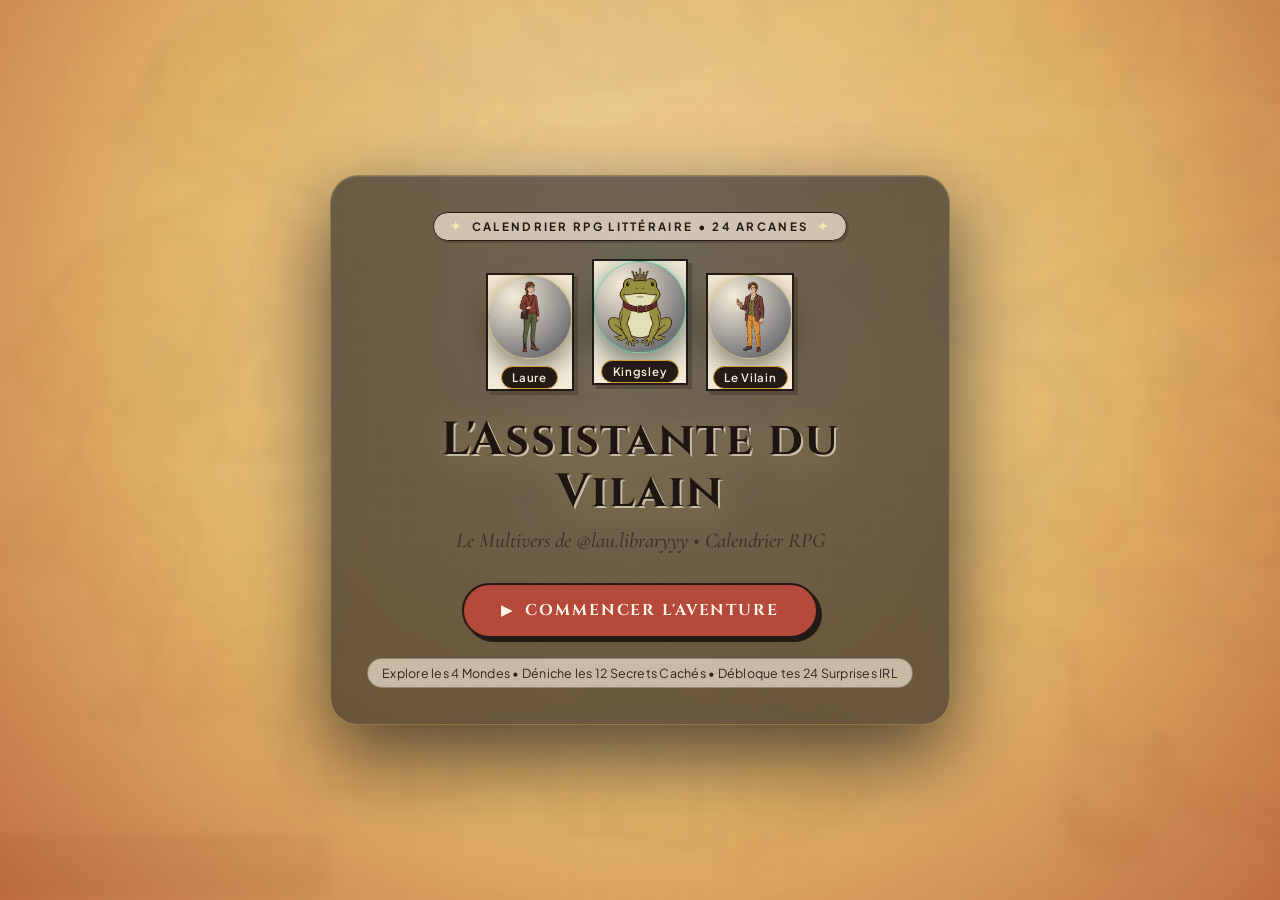
==== commit df4e105f: "Overhaul art direction to Chronique des Silencieux Ligne Claire style and rename Laura to Laure" ====
--- a/index.html
+++ b/index.html
@@ -38,14 +38,14 @@
       </div>
 
       <!-- Portraits Chibi côte à côte -->
-      <div class="title-chibi-trio" aria-label="Laura, Sire Kingsley et Le Vilain">
+      <div class="title-chibi-trio" aria-label="Laure, Sire Kingsley et Le Vilain">
         <div class="chibi-medallion chibi-laura">
           <img
             src="assets/sprite_laura.png"
-            alt="Chibi Laura"
+            alt="Chibi Laure"
             onerror="if(!this.dataset.fb){this.dataset.fb=1;this.src='assets/heroine_avatar.png';}"
           />
-          <span class="chibi-tag">Laura</span>
+          <span class="chibi-tag">Laure</span>
         </div>
         <div class="chibi-medallion chibi-kingsley">
           <img
@@ -88,8 +88,8 @@
     <!-- COIN HAUT-GAUCHE : Pilule de Profil Compacte -->
     <div class="hud-top-left">
       <div class="hud-profile-pill glass-surface">
-        <button id="hud-avatar-btn" class="hud-avatar-ring" type="button" title="Centrer la caméra sur Laura">
-          <img src="assets/heroine_avatar.png" alt="Laura" onerror="this.style.opacity='0'" />
+        <button id="hud-avatar-btn" class="hud-avatar-ring" type="button" title="Centrer la caméra sur Laure">
+          <img src="assets/heroine_avatar.png" alt="Laure" onerror="this.style.opacity='0'" />
         </button>
 
         <div class="hud-profile-meta">
@@ -150,7 +150,7 @@
     <aside class="hud-camera-rail glass-surface" aria-label="Contrôles de la carte">
       <button id="cam-zoom-in" class="cam-ctrl-btn" type="button" data-tooltip="Zoom +" aria-label="Zoomer">+</button>
       <button id="cam-zoom-out" class="cam-ctrl-btn" type="button" data-tooltip="Zoom −" aria-label="Dézoomer">−</button>
-      <button id="cam-center-hero" class="cam-ctrl-btn" type="button" data-tooltip="Centrer sur Laura" aria-label="Centrer sur Laura">🎯</button>
+      <button id="cam-center-hero" class="cam-ctrl-btn" type="button" data-tooltip="Centrer sur Laure" aria-label="Centrer sur Laure">🎯</button>
       <span class="cam-rail-divider" aria-hidden="true"></span>
       <button class="cam-region-btn active" data-cam-region="1" type="button" data-tooltip="Monde I : Manoir &amp; Aldryn" aria-label="Aller au Monde I">I</button>
       <button class="cam-region-btn" data-cam-region="2" type="button" data-tooltip="Monde II : Désert &amp; Irlande" aria-label="Aller au Monde II">II</button>
@@ -231,9 +231,9 @@
           <div class="vn-portraits-grid">
             <div id="vn-slot-laura" class="vn-char-card">
               <div class="vn-portrait-ring">
-                <img src="assets/heroine_laura.png" alt="Laura" onerror="this.style.display='none'" />
-              </div>
-              <span class="vn-nameplate">✨ Laura</span>
+                <img src="assets/heroine_laura.png" alt="Laure" onerror="this.style.display='none'" />
+              </div>
+              <span class="vn-nameplate">✨ Laure</span>
             </div>
 
             <div id="vn-slot-kingsley" class="vn-char-card">
--- a/css/styles.css
+++ b/css/styles.css
@@ -1056,7 +1056,7 @@
   50% { box-shadow: 0 12px 34px rgba(0, 0, 0, 0.65), 0 0 46px rgba(254, 243, 199, 0.95); }
 }
 
-/* Sprites Chibi Laura & Sire Kingsley sur la carte */
+/* Sprites Chibi Laure & Sire Kingsley sur la carte */
 .wm-hero-sprite,
 .wm-kingsley-sprite {
   position: absolute;
@@ -2337,3 +2337,434 @@
     align-items: flex-start;
   }
 }
+
+
+/* ==========================================================================
+   THEME OVERRIDE : CHRONIQUE DES SILENCIEUX (LIGNE CLAIRE / ÉDITORIAL VINTAGE)
+   ========================================================================== */
+:root {
+  --bg-void: #e6dac5;
+  --bg-sapphire: #2a1f19;
+  --glass-bg: rgba(245, 236, 217, 0.96);
+  --glass-bg-strong: rgba(242, 231, 209, 0.98);
+  --glass-bg-soft: rgba(235, 222, 198, 0.92);
+  --glass-hover: #efe3cb;
+
+  --border-gold: #231a16;
+  --border-gold-strong: #231a16;
+  --border-platinum: rgba(35, 26, 22, 0.25);
+  --border-crimson: #b5493a;
+  --border-emerald: #4c6844;
+
+  --gold-light: #f9e8b2;
+  --gold-main: #d49b35;
+  --gold-deep: #b87e22;
+  --gold-bronze: #8a5d19;
+  --ether-cyan: #3e5469;
+  --ether-blue: #3e5469;
+  --crimson-bright: #c95746;
+  --crimson-main: #b5493a;
+  --crimson-deep: #7f2d22;
+  --emerald-bright: #5e7d55;
+  --emerald-main: #4c6844;
+
+  --text-primary: #231a16;
+  --text-ivory: #231a16;
+  --text-secondary: #4a3a31;
+  --text-muted: #705b4f;
+
+  --shadow-glass: 3px 3px 0 rgba(35, 26, 22, 0.26);
+  --shadow-modal: 6px 6px 0 rgba(35, 26, 22, 0.34);
+  --shadow-gold: 2px 2px 0 rgba(35, 26, 22, 0.35);
+}
+
+/* Grain papier subtil sur tout le jeu */
+body::after {
+  content: '';
+  position: fixed;
+  inset: 0;
+  pointer-events: none;
+  z-index: 9999;
+  opacity: 0.045;
+  background-image: radial-gradient(#231a16 0.65px, transparent 0.65px);
+  background-size: 3px 3px;
+}
+
+#ambient-particles-canvas {
+  opacity: 0.28 !important;
+}
+
+/* Surfaces Parchment & Encre */
+.glass-surface {
+  background: #f5ecd9;
+  backdrop-filter: none;
+  -webkit-backdrop-filter: none;
+  border: 2px solid #231a16;
+  box-shadow: 3px 3px 0 rgba(35, 26, 22, 0.26);
+  color: #231a16;
+}
+
+.glass-modal {
+  background: #f6eedc;
+  backdrop-filter: none;
+  -webkit-backdrop-filter: none;
+  border: 2.5px solid #231a16;
+  box-shadow: 7px 7px 0 rgba(35, 26, 22, 0.36);
+  color: #231a16;
+}
+
+/* Écran Titre — Style Affiche "Chronique des Silencieux" */
+.title-screen-overlay {
+  background:
+    radial-gradient(circle at 50% 35%, rgba(248, 226, 174, 0.92) 0%, rgba(229, 183, 105, 0.94) 55%, rgba(193, 108, 63, 0.96) 100%) !important;
+}
+
+.title-screen-aurora {
+  display: none !important;
+}
+
+.title-eyebrow {
+  color: #231a16 !important;
+  border-color: rgba(35, 26, 22, 0.35) !important;
+  background: rgba(245, 236, 217, 0.72) !important;
+  border: 1.5px solid #231a16 !important;
+  box-shadow: 2px 2px 0 rgba(35, 26, 22, 0.22);
+}
+
+.title-main-heading {
+  color: #1e1511 !important;
+  text-shadow: 2px 2px 0 rgba(245, 236, 217, 0.65) !important;
+  background: none !important;
+  -webkit-text-fill-color: #1e1511 !important;
+}
+
+.title-subtitle {
+  color: #3d2c23 !important;
+}
+
+.title-hint {
+  color: #2f221b !important;
+  background: rgba(245, 236, 217, 0.68);
+  padding: 6px 14px;
+  border-radius: 999px;
+  border: 1.5px solid rgba(35, 26, 22, 0.35);
+}
+
+.chibi-medallion {
+  background: #f5ecd9 !important;
+  border: 2.5px solid #231a16 !important;
+  box-shadow: 4px 4px 0 rgba(35, 26, 22, 0.28) !important;
+}
+
+.chibi-medallion img {
+  filter: none !important;
+}
+
+.chibi-tag {
+  background: #231a16 !important;
+  color: #f5ecd9 !important;
+  border: 1.5px solid #d49b35 !important;
+}
+
+.btn-start-adventure {
+  background: #b5493a !important;
+  color: #fdf7eb !important;
+  border: 2.5px solid #231a16 !important;
+  box-shadow: 4px 4px 0 #231a16 !important;
+  text-shadow: none !important;
+}
+
+.btn-start-adventure:hover {
+  transform: translate(-1px, -1px) !important;
+  box-shadow: 5px 5px 0 #231a16 !important;
+  background: #c55444 !important;
+}
+
+.btn-start-glow {
+  display: none !important;
+}
+
+/* HUD Flottant — Laiton, Parchemin & Encre */
+.hud-avatar-ring {
+  border: 2px solid #231a16 !important;
+  background: #e9dec7 !important;
+  box-shadow: none !important;
+}
+
+.hud-stat-chip {
+  color: #231a16 !important;
+}
+
+.hud-stat-val {
+  color: #231a16 !important;
+  font-weight: 800;
+}
+
+.hud-micro-progress {
+  background: rgba(35, 26, 22, 0.14) !important;
+  border: 1px solid rgba(35, 26, 22, 0.25);
+}
+
+.hud-micro-progress-fill {
+  background: linear-gradient(90deg, #b5493a, #d49b35) !important;
+  box-shadow: none !important;
+}
+
+.hud-icon-btn {
+  background: #f5ecd9 !important;
+  color: #231a16 !important;
+  border: 2px solid #231a16 !important;
+  box-shadow: 2px 2px 0 rgba(35, 26, 22, 0.26) !important;
+}
+
+.hud-icon-btn:hover {
+  background: #e4b242 !important;
+  color: #231a16 !important;
+}
+
+.hud-mode-btn.is-unlocked {
+  background: #4c6844 !important;
+  color: #f8f2e4 !important;
+}
+
+/* Barre du bas (Dialogue / Niveau actif) */
+.bottom-stage-dock {
+  background: #231a16 !important;
+  color: #f5ecd9 !important;
+  border: 2px solid #d49b35 !important;
+  box-shadow: 4px 4px 0 rgba(35, 26, 22, 0.35) !important;
+}
+
+.stage-day-badge {
+  background: #d49b35 !important;
+  color: #231a16 !important;
+  border: 1.5px solid #231a16 !important;
+}
+
+.stage-title {
+  color: #f9f1e1 !important;
+}
+
+.stage-sub {
+  color: #d6c8b2 !important;
+}
+
+.stage-nav-btn {
+  background: #362922 !important;
+  color: #f5ecd9 !important;
+  border: 1.5px solid #d49b35 !important;
+}
+
+.stage-nav-btn:hover {
+  background: #d49b35 !important;
+  color: #231a16 !important;
+}
+
+.btn-play-stage {
+  background: #b5493a !important;
+  color: #fdf7eb !important;
+  border: 2px solid #f5ecd9 !important;
+  box-shadow: 2px 2px 0 rgba(0, 0, 0, 0.45) !important;
+}
+
+.btn-play-stage:hover {
+  background: #c95746 !important;
+}
+
+/* Nœuds de la Carte du Monde — Médaillons Laiton & Encre */
+.ow-node {
+  border: 2.5px solid #231a16 !important;
+  background: radial-gradient(circle at 35% 28%, #f3cb68 0%, #d49b35 72%, #b57b20 100%) !important;
+  box-shadow: 2px 3px 0 rgba(35, 26, 22, 0.42) !important;
+  color: #231a16 !important;
+}
+
+.ow-node-num {
+  text-shadow: none !important;
+  color: #231a16 !important;
+}
+
+.ow-node:hover {
+  border-color: #231a16 !important;
+  box-shadow: 3px 4px 0 rgba(35, 26, 22, 0.55) !important;
+}
+
+.ow-node.is-current {
+  border-color: #231a16 !important;
+  background: radial-gradient(circle at 35% 28%, #fde38a 0%, #e4b242 75%, #c48b22 100%) !important;
+  box-shadow: 0 0 0 4px rgba(181, 73, 58, 0.45), 3px 4px 0 rgba(35, 26, 22, 0.5) !important;
+}
+
+.ow-node.is-current .ow-node-ring {
+  border-color: #b5493a !important;
+}
+
+.ow-node.is-completed {
+  background: radial-gradient(circle at 35% 28%, #708e66 0%, #4c6844 75%, #374c31 100%) !important;
+  color: #f8f2e4 !important;
+}
+
+.ow-node.is-completed .ow-node-num {
+  color: #f8f2e4 !important;
+}
+
+.ow-node-check {
+  background: #f5ecd9 !important;
+  border: 2px solid #231a16 !important;
+  color: #4c6844 !important;
+}
+
+.ow-node.is-locked {
+  background: #dfd4be !important;
+  border-color: #6b5a4e !important;
+  color: #6b5a4e !important;
+  filter: none !important;
+  opacity: 0.82;
+}
+
+.ow-node.is-locked .ow-node-num {
+  color: #6b5a4e !important;
+}
+
+.ow-node-lock {
+  background: #f5ecd9 !important;
+  border: 1.5px solid #231a16 !important;
+}
+
+.ow-node.is-boss {
+  background: radial-gradient(circle at 35% 28%, #d26252 0%, #b5493a 70%, #862f23 100%) !important;
+  border-color: #231a16 !important;
+}
+
+.ow-node.is-boss .ow-node-num {
+  color: #fdf7eb !important;
+}
+
+.ow-node.is-finale {
+  background: radial-gradient(circle at 35% 28%, #fae084 0%, #d49b35 65%, #b5493a 100%) !important;
+  border-color: #231a16 !important;
+}
+
+.ow-node.is-finale .ow-node-num {
+  color: #231a16 !important;
+}
+
+.ow-node-label {
+  background: #f5ecd9 !important;
+  border: 1.5px solid #231a16 !important;
+  color: #231a16 !important;
+  box-shadow: 2px 2px 0 rgba(35, 26, 22, 0.25) !important;
+}
+
+.ow-node.is-boss .ow-node-label {
+  background: #b5493a !important;
+  color: #fdf7eb !important;
+  border-color: #231a16 !important;
+}
+
+.ow-node.is-finale .ow-node-label {
+  background: #231a16 !important;
+  color: #f3cb68 !important;
+  border-color: #d49b35 !important;
+}
+
+/* Proportions Ligne Claire des personnages sur la carte (plus de chibi) */
+.ow-laura {
+  width: 64px !important;
+  height: 118px !important;
+  margin-left: -32px !important;
+  margin-top: -110px !important;
+}
+
+.ow-laura-sprite {
+  width: 62px !important;
+  height: 116px !important;
+  filter: drop-shadow(0 3px 3px rgba(35, 26, 22, 0.45)) !important;
+}
+
+.ow-laura-aura {
+  display: none !important;
+}
+
+.ow-laura-pointer {
+  color: #b5493a !important;
+  text-shadow: 0 1px 0 #f5ecd9 !important;
+}
+
+.ow-villain {
+  width: 68px !important;
+  height: 122px !important;
+  margin-left: -34px !important;
+  margin-top: -114px !important;
+}
+
+.ow-villain-sprite {
+  width: 66px !important;
+  height: 120px !important;
+  filter: drop-shadow(0 3px 3px rgba(35, 26, 22, 0.45)) !important;
+}
+
+.ow-kingsley-sprite {
+  filter: drop-shadow(0 3px 2px rgba(35, 26, 22, 0.4)) !important;
+}
+
+.ow-actor-shadow {
+  background: radial-gradient(ellipse, rgba(35, 26, 22, 0.42) 0%, transparent 72%) !important;
+}
+
+/* Easter Eggs — Jetons Laiton style Chronique des Silencieux */
+.ow-egg {
+  background: #e4b242 !important;
+  border: 2px solid #231a16 !important;
+  box-shadow: 2px 2px 0 rgba(35, 26, 22, 0.42) !important;
+  color: #231a16 !important;
+}
+
+.ow-egg:hover {
+  background: #f3cb68 !important;
+}
+
+.ow-egg.is-found {
+  background: #4c6844 !important;
+  color: #f5ecd9 !important;
+}
+
+/* Modales & Visual Novel — Lisibilité Parchemin & Encre */
+.modal-header {
+  border-bottom: 1.5px solid rgba(35, 26, 22, 0.2) !important;
+}
+
+.modal-title {
+  color: #231a16 !important;
+}
+
+.modal-close-btn {
+  background: #e9dec7 !important;
+  color: #231a16 !important;
+  border: 1.5px solid #231a16 !important;
+}
+
+.vn-dialogue-box {
+  background: #231a16 !important;
+  color: #f5ecd9 !important;
+  border: 2px solid #d49b35 !important;
+}
+
+.vn-speaker-badge {
+  background: #d49b35 !important;
+  color: #231a16 !important;
+}
+
+.vn-text {
+  color: #f5ecd9 !important;
+}
+
+.vn-char-card {
+  background: #f5ecd9 !important;
+  border: 2px solid #231a16 !important;
+  box-shadow: 3px 3px 0 rgba(35, 26, 22, 0.25) !important;
+}
+
+.vn-char-name {
+  color: #231a16 !important;
+}
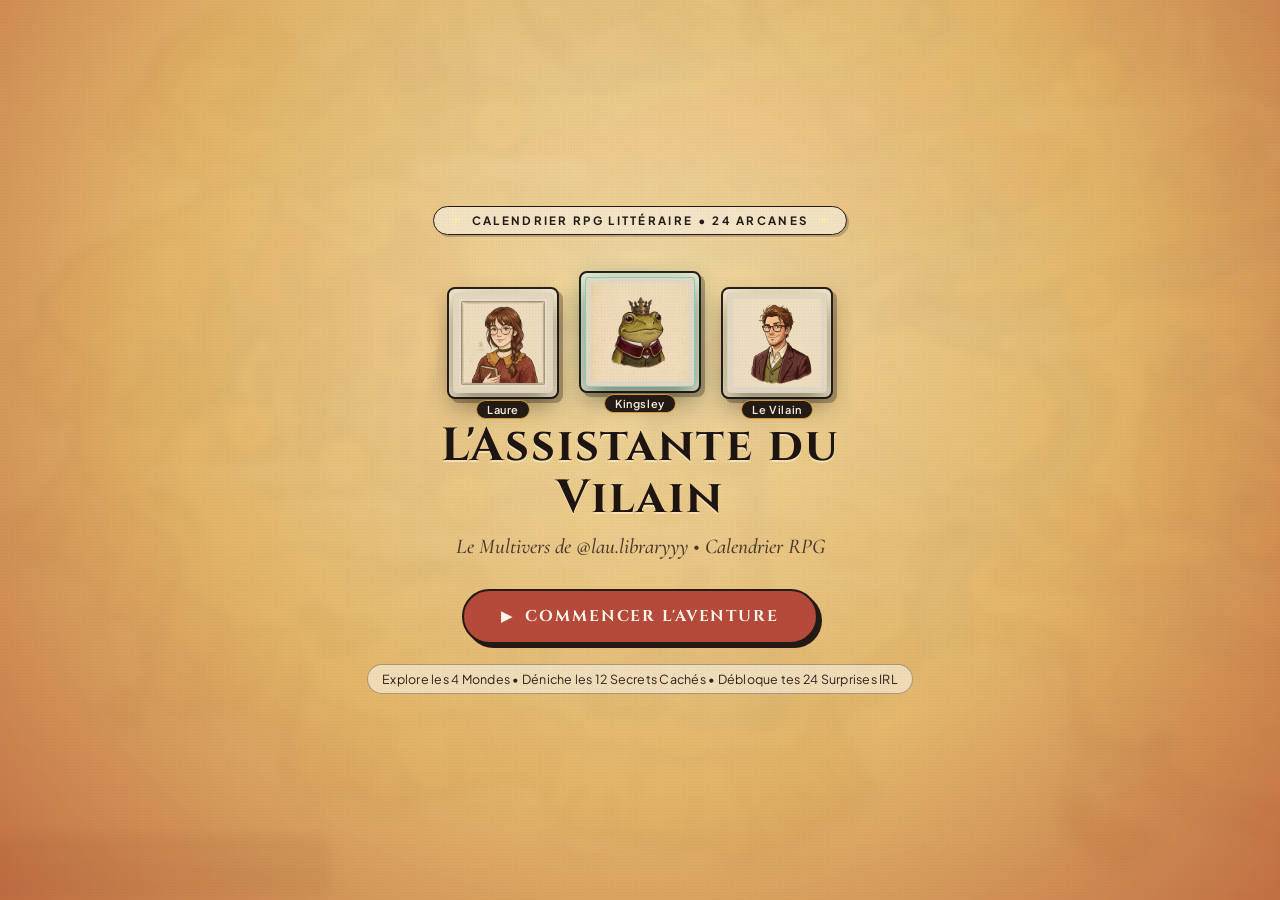
==== commit 2aec4ef7: "Fix title screen, modal header contrast, and Chronique des Silencieux dialogue layout" ====
--- a/index.html
+++ b/index.html
@@ -37,29 +37,26 @@
         <span class="title-star">✦</span>
       </div>
 
-      <!-- Portraits Chibi côte à côte -->
+      <!-- Portraits Ligne Claire côte à côte -->
       <div class="title-chibi-trio" aria-label="Laure, Sire Kingsley et Le Vilain">
         <div class="chibi-medallion chibi-laura">
           <img
-            src="assets/sprite_laura.png"
-            alt="Chibi Laure"
-            onerror="if(!this.dataset.fb){this.dataset.fb=1;this.src='assets/heroine_avatar.png';}"
+            src="assets/heroine_avatar.png"
+            alt="Laure"
           />
           <span class="chibi-tag">Laure</span>
         </div>
         <div class="chibi-medallion chibi-kingsley">
           <img
-            src="assets/sprite_kingsley.png"
-            alt="Chibi Sire Kingsley"
-            onerror="if(!this.dataset.fb){this.dataset.fb=1;this.src='assets/kingsley_avatar.png';}"
+            src="assets/kingsley_avatar.png"
+            alt="Sire Kingsley"
           />
           <span class="chibi-tag">Kingsley</span>
         </div>
         <div class="chibi-medallion chibi-villain">
           <img
-            src="assets/sprite_villain.png"
-            alt="Chibi Le Vilain"
-            onerror="if(!this.dataset.fb){this.dataset.fb=1;this.src='assets/villain_avatar.png';}"
+            src="assets/villain_avatar.png"
+            alt="Le Vilain"
           />
           <span class="chibi-tag">Le Vilain</span>
         </div>
--- a/css/styles.css
+++ b/css/styles.css
@@ -2768,3 +2768,263 @@
 .vn-char-name {
   color: #231a16 !important;
 }
+
+
+/* ==========================================================================
+   FIX VISUEL v3.1 : ÉCRAN TITRE & DISCUSSIONS STYLE "CHRONIQUE DES SILENCIEUX"
+   ========================================================================== */
+
+/* 1. Écran Titre — Affiche ouverte sans boîte marron boueuse */
+.title-screen-content {
+  background: transparent !important;
+  border: none !important;
+  box-shadow: none !important;
+  backdrop-filter: none !important;
+  padding: 24px 20px !important;
+}
+
+.title-main-heading {
+  color: #1f1612 !important;
+  text-shadow: 0 2px 0 rgba(255, 246, 224, 0.55) !important;
+  letter-spacing: 0.04em !important;
+}
+
+.title-chibi-trio {
+  gap: 20px !important;
+  margin: 18px 0 22px !important;
+}
+
+.chibi-medallion {
+  width: 112px !important;
+  height: 112px !important;
+  border-radius: 8px !important;
+  padding: 4px !important;
+  background: #f5ecd9 !important;
+  border: 2.5px solid #231a16 !important;
+  box-shadow: 4px 4px 0 rgba(35, 26, 22, 0.3) !important;
+  overflow: visible !important;
+}
+
+.chibi-medallion.chibi-kingsley {
+  width: 122px !important;
+  height: 122px !important;
+  transform: translateY(-6px);
+}
+
+.chibi-medallion img {
+  width: 100% !important;
+  height: 100% !important;
+  object-fit: cover !important;
+  border-radius: 4px !important;
+  background: #dfd6c5 !important;
+  filter: none !important;
+}
+
+.chibi-tag {
+  bottom: -11px !important;
+  background: #231a16 !important;
+  color: #f5ecd9 !important;
+  border: 1.5px solid #d49b35 !important;
+  font-size: 11px !important;
+  padding: 2px 10px !important;
+}
+
+/* 2. En-tête de Modale — Parchemin lisible (fini la bannière bleu nuit) */
+.level-modal-hero {
+  background: linear-gradient(180deg, #ede1ca 0%, #e4d4b7 100%) !important;
+  border-bottom: 2px solid #231a16 !important;
+  padding: 18px 24px 14px !important;
+}
+
+.level-hero-bg {
+  display: none !important;
+}
+
+.level-hero-scrim {
+  display: none !important;
+}
+
+.level-modal-kicker {
+  color: #8a422b !important;
+  font-weight: 700 !important;
+}
+
+.level-modal-title {
+  color: #1f1612 !important;
+  text-shadow: none !important;
+}
+
+.level-book-pill {
+  background: #f5ecd9 !important;
+  color: #231a16 !important;
+  border: 1.5px solid #231a16 !important;
+}
+
+.level-boss-badge {
+  background: #231a16 !important;
+  color: #e4b242 !important;
+  border: 1.5px solid #d49b35 !important;
+}
+
+.level-modal-hero .modal-close-btn {
+  background: #f5ecd9 !important;
+  color: #231a16 !important;
+  border: 2px solid #231a16 !important;
+}
+
+.level-tabs {
+  background: #dfd0b4 !important;
+  border-bottom: 2px solid #231a16 !important;
+  padding: 8px 18px !important;
+  gap: 8px !important;
+}
+
+.level-tab {
+  color: #4a3a31 !important;
+  border: 1.5px solid transparent !important;
+  background: transparent !important;
+}
+
+.level-tab.active {
+  background: #f5ecd9 !important;
+  color: #1f1612 !important;
+  border: 1.5px solid #231a16 !important;
+  box-shadow: 2px 2px 0 rgba(35, 26, 22, 0.2) !important;
+}
+
+/* 3. Discussions — Mise en scène Cinéma "Chronique des Silencieux" */
+.vn-container {
+  gap: 0 !important;
+  border: 2px solid #231a16 !important;
+  border-radius: 10px !important;
+  overflow: hidden !important;
+  background: #14100e !important;
+  box-shadow: 4px 4px 0 rgba(35, 26, 22, 0.25) !important;
+}
+
+.vn-stage {
+  background:
+    radial-gradient(circle at 50% 45%, #dfd8cc 0%, #cbc2b2 75%, #b8ae9d 100%) !important;
+  min-height: 270px !important;
+  padding: 20px 24px 0 !important;
+  display: flex !important;
+  align-items: flex-end !important;
+  justify-content: center !important;
+  border-bottom: 2px solid #231a16 !important;
+  position: relative !important;
+}
+
+/* Masquer les personnages qui ne parlent pas pour un plan portrait pur façon image_7 */
+.vn-char-card {
+  display: none !important;
+  background: transparent !important;
+  border: none !important;
+  box-shadow: none !important;
+  padding: 0 !important;
+  margin: 0 !important;
+  width: auto !important;
+  max-width: 260px !important;
+  flex-direction: column !important;
+  align-items: center !important;
+}
+
+.vn-char-card.speaking {
+  display: flex !important;
+  animation: vnPortraitFadeIn 0.24s ease-out !important;
+}
+
+@keyframes vnPortraitFadeIn {
+  from { opacity: 0; transform: translateY(8px); }
+  to { opacity: 1; transform: translateY(0); }
+}
+
+.vn-char-portrait {
+  width: 220px !important;
+  height: 220px !important;
+  border-radius: 6px 6px 0 0 !important;
+  border: 2px solid #231a16 !important;
+  border-bottom: none !important;
+  background: #dfd8cc !important;
+  box-shadow: 4px 0 0 rgba(35, 26, 22, 0.18) !important;
+  overflow: hidden !important;
+}
+
+.vn-char-portrait img {
+  width: 100% !important;
+  height: 100% !important;
+  object-fit: cover !important;
+  display: block !important;
+}
+
+.vn-char-name {
+  display: none !important;
+}
+
+/* Bandeau noir cinéma en bas façon Chronique des Silencieux (image_7) */
+.vn-dialogue-box {
+  background: #14100e !important;
+  border: none !important;
+  border-radius: 0 !important;
+  padding: 18px 26px 20px !important;
+  box-shadow: none !important;
+}
+
+.vn-dialogue-header {
+  margin-bottom: 8px !important;
+}
+
+.vn-speaker-badge {
+  background: transparent !important;
+  color: #e4b242 !important;
+  border: none !important;
+  padding: 0 !important;
+  font-family: var(--font-title, 'Cinzel', Georgia, serif) !important;
+  font-size: 13px !important;
+  font-weight: 700 !important;
+  letter-spacing: 0.08em !important;
+  text-transform: uppercase !important;
+}
+
+.vn-progress-pill {
+  color: #9e9182 !important;
+  font-size: 12px !important;
+}
+
+.vn-text {
+  color: #f7f1e3 !important;
+  font-family: var(--font-story, 'Cormorant Garamond', Georgia, serif) !important;
+  font-size: 21px !important;
+  line-height: 1.5 !important;
+  min-height: 64px !important;
+}
+
+.vn-actions {
+  margin-top: 14px !important;
+  padding-top: 12px !important;
+  border-top: 1px solid rgba(228, 178, 66, 0.22) !important;
+}
+
+.vn-btn-secondary {
+  background: #28201c !important;
+  color: #e7dcc8 !important;
+  border: 1.5px solid #5c4b3f !important;
+}
+
+.vn-btn-secondary:hover:not(:disabled) {
+  background: #3a2e28 !important;
+  border-color: #e4b242 !important;
+}
+
+.vn-btn-primary {
+  background: #d49b35 !important;
+  color: #1a1310 !important;
+  border: 1.5px solid #f5ecd9 !important;
+  font-weight: 700 !important;
+}
+
+.vn-btn-trial {
+  background: #b5493a !important;
+  color: #fdf7eb !important;
+  border: 1.5px solid #f5ecd9 !important;
+  font-weight: 700 !important;
+}
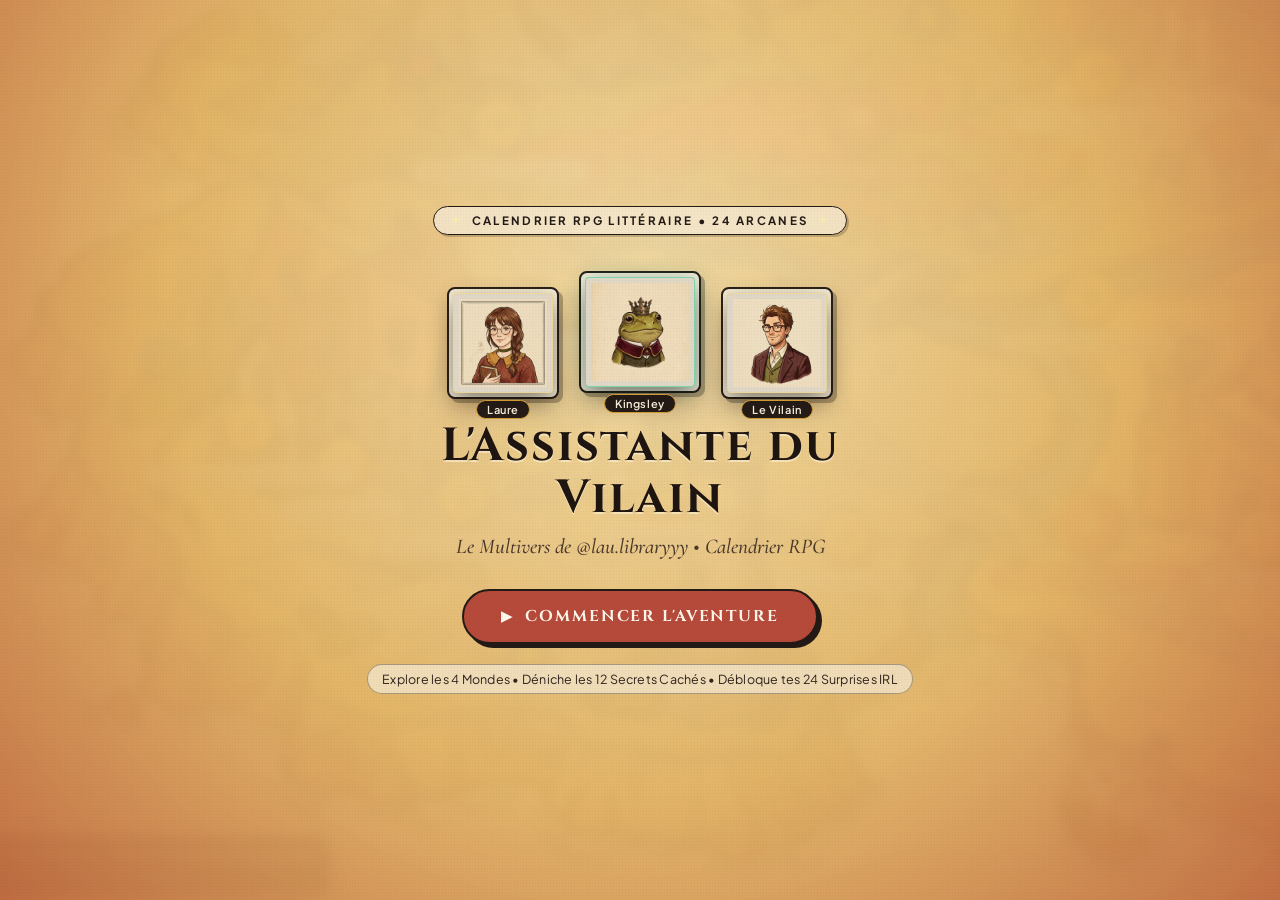
==== commit 0c5dd398: "Make chapter discussions fullscreen Chronique des Silencieux style with cache busting v4" ====
--- a/index.html
+++ b/index.html
@@ -12,7 +12,7 @@
   <link href="https://fonts.googleapis.com/css2?family=Cinzel:wght@500;600;700;800&family=Cormorant+Garamond:ital,wght@0,500;0,600;0,700;1,500;1,600&family=Plus+Jakarta+Sans:wght@400;500;600;700;800&display=swap" rel="stylesheet" />
 
   <!-- Design System 2026 : Zero-UI / Liquid Glass / JRPG Moderne -->
-  <link rel="stylesheet" href="css/styles.css" />
+  <link rel="stylesheet" href="css/styles.css?v=4" />
 </head>
 <body class="title-active">
   <!-- Canvas de Particules Étoilées Ambiantes -->
@@ -417,10 +417,10 @@
   </div>
 
   <!-- Scripts : Données -> Audio/Particules -> Mini-Jeux -> Carte du Monde -> Contrôleur Principal -->
-  <script src="data/days_data.js"></script>
-  <script src="js/audio_fx.js"></script>
-  <script src="js/minigames_engine.js"></script>
-  <script src="js/world_map.js"></script>
-  <script src="js/app.js"></script>
+  <script src="data/days_data.js?v=4"></script>
+  <script src="js/audio_fx.js?v=4"></script>
+  <script src="js/minigames_engine.js?v=4"></script>
+  <script src="js/world_map.js?v=4"></script>
+  <script src="js/app.js?v=4"></script>
 </body>
 </html>
--- a/css/styles.css
+++ b/css/styles.css
@@ -3028,3 +3028,246 @@
   border: 1.5px solid #f5ecd9 !important;
   font-weight: 700 !important;
 }
+
+
+/* ==========================================================================
+   FIX v4 : CHAPITRE PLEIN ÉCRAN (PAS DE POPUP) + DISCUSSIONS CHRONIQUE DES SILENCIEUX
+   ========================================================================== */
+
+/* 1. Supprimer le mode popup : 100% plein écran */
+#chapter-modal-backdrop.modal-backdrop {
+  padding: 0 !important;
+  background: #efe5d2 !important;
+  backdrop-filter: none !important;
+}
+
+#chapter-modal-container.chapter-modal-shell {
+  width: 100vw !important;
+  height: 100vh !important;
+  max-width: none !important;
+  max-height: none !important;
+  border-radius: 0 !important;
+  border: none !important;
+  box-shadow: none !important;
+  margin: 0 !important;
+  display: flex !important;
+  flex-direction: column !important;
+  background: #f3ead8 !important;
+}
+
+/* 2. En-tête compact & lisible (sans bannière bleu nuit) */
+.chapter-header {
+  background: #ede1ca !important;
+  border-bottom: 2px solid #231a16 !important;
+  padding: 14px 28px 12px !important;
+  min-height: auto !important;
+  flex-shrink: 0 !important;
+}
+
+.chapter-header-bg,
+.chapter-header-scrim {
+  display: none !important;
+}
+
+.chapter-eyebrow {
+  color: #8a422b !important;
+  font-weight: 700 !important;
+}
+
+.chapter-title {
+  color: #1f1612 !important;
+  text-shadow: none !important;
+}
+
+.chapter-books-row {
+  color: #3d2c23 !important;
+}
+
+.rarity-pill {
+  background: #231a16 !important;
+  color: #e4b242 !important;
+  border: 1.5px solid #d49b35 !important;
+}
+
+.modal-close-x {
+  background: #f5ecd9 !important;
+  color: #231a16 !important;
+  border: 2px solid #231a16 !important;
+  box-shadow: 2px 2px 0 rgba(35, 26, 22, 0.25) !important;
+}
+
+.modal-close-x:hover {
+  background: #b5493a !important;
+  color: #fdf7eb !important;
+}
+
+/* Onglets d'étapes */
+.stage-tabs-bar {
+  background: #dfd0b4 !important;
+  border-bottom: 2px solid #231a16 !important;
+  padding: 8px 28px !important;
+  flex-shrink: 0 !important;
+}
+
+.stage-tab-btn {
+  color: #4a3a31 !important;
+  background: transparent !important;
+  border: 1.5px solid transparent !important;
+}
+
+.stage-tab-btn.active {
+  background: #f5ecd9 !important;
+  color: #1f1612 !important;
+  border: 1.5px solid #231a16 !important;
+  box-shadow: 2px 2px 0 rgba(35, 26, 22, 0.22) !important;
+}
+
+/* 3. Corps plein écran */
+.chapter-modal-body {
+  flex: 1 1 auto !important;
+  padding: 0 !important;
+  display: flex !important;
+  flex-direction: column !important;
+  overflow-y: auto !important;
+  background: #f3ead8 !important;
+}
+
+/* Laisser un padding propre uniquement pour Épreuve & Coffre */
+#modal-stage-game,
+#modal-stage-loot {
+  padding: 24px 6vw !important;
+  max-width: 1100px !important;
+  width: 100% !important;
+  margin: 0 auto !important;
+}
+
+/* 4. DISCUSSIONS — Plein écran style Chronique des Silencieux (image_7) */
+#modal-stage-story.vn-stage {
+  flex: 1 1 auto !important;
+  display: flex !important;
+  flex-direction: column !important;
+  justify-content: space-between !important;
+  min-height: 100% !important;
+  padding: 0 !important;
+  margin: 0 !important;
+  background:
+    radial-gradient(circle at 50% 45%, #dbd3c5 0%, #c8bfb0 75%, #b5ab99 100%) !important;
+  border: none !important;
+  border-radius: 0 !important;
+}
+
+.vn-portraits-grid {
+  flex: 1 1 auto !important;
+  display: flex !important;
+  align-items: flex-end !important;
+  justify-content: center !important;
+  padding: 24px 24px 0 !important;
+  gap: 0 !important;
+  min-height: 280px !important;
+  background: transparent !important;
+}
+
+/* Un seul personnage actif centré, SANS cadre ni bordure */
+.vn-char-card {
+  display: none !important;
+  background: transparent !important;
+  border: none !important;
+  box-shadow: none !important;
+  padding: 0 !important;
+  margin: 0 !important;
+  width: auto !important;
+  height: 100% !important;
+  align-items: flex-end !important;
+  justify-content: center !important;
+}
+
+.vn-char-card.speaking {
+  display: flex !important;
+  animation: vnCharAppear 0.25s ease-out !important;
+}
+
+@keyframes vnCharAppear {
+  from { opacity: 0; transform: translateY(10px); }
+  to { opacity: 1; transform: translateY(0); }
+}
+
+.vn-portrait-ring {
+  width: auto !important;
+  height: auto !important;
+  max-height: 46vh !important;
+  border: none !important;
+  border-radius: 0 !important;
+  background: transparent !important;
+  box-shadow: none !important;
+  padding: 0 !important;
+  overflow: visible !important;
+  display: flex !important;
+  align-items: flex-end !important;
+  justify-content: center !important;
+}
+
+.vn-portrait-ring img {
+  width: auto !important;
+  height: 44vh !important;
+  max-height: 440px !important;
+  min-height: 220px !important;
+  object-fit: contain !important;
+  border-radius: 0 !important;
+  filter: drop-shadow(0 8px 18px rgba(35, 26, 22, 0.25)) !important;
+}
+
+.vn-nameplate {
+  display: none !important;
+}
+
+/* Bandeau noir cinéma pleine largeur en bas (image_7) */
+.vn-dialogue-panel {
+  flex-shrink: 0 !important;
+  width: 100% !important;
+  background: #0d0a09 !important;
+  border: none !important;
+  border-top: 2px solid #231a16 !important;
+  border-radius: 0 !important;
+  padding: 20px 8vw 24px !important;
+  box-shadow: none !important;
+}
+
+.vn-speaker-bar {
+  display: flex !important;
+  align-items: center !important;
+  justify-content: space-between !important;
+  margin-bottom: 8px !important;
+}
+
+.vn-speaker-name {
+  background: transparent !important;
+  color: #e4b242 !important;
+  border: none !important;
+  padding: 0 !important;
+  font-family: var(--font-title, 'Cinzel', Georgia, serif) !important;
+  font-size: 13px !important;
+  font-weight: 700 !important;
+  letter-spacing: 0.08em !important;
+  text-transform: uppercase !important;
+}
+
+.vn-line-count {
+  color: #9e9182 !important;
+  font-size: 12px !important;
+}
+
+.vn-dialogue-copy {
+  color: #f7f1e3 !important;
+  font-family: var(--font-story, 'Cormorant Garamond', Georgia, serif) !important;
+  font-size: 22px !important;
+  line-height: 1.5 !important;
+  min-height: 62px !important;
+  margin: 0 !important;
+}
+
+.vn-dialogue-panel .vn-controls,
+.vn-dialogue-panel .vn-actions-row {
+  margin-top: 14px !important;
+  padding-top: 12px !important;
+  border-top: 1px solid rgba(228, 178, 66, 0.2) !important;
+}
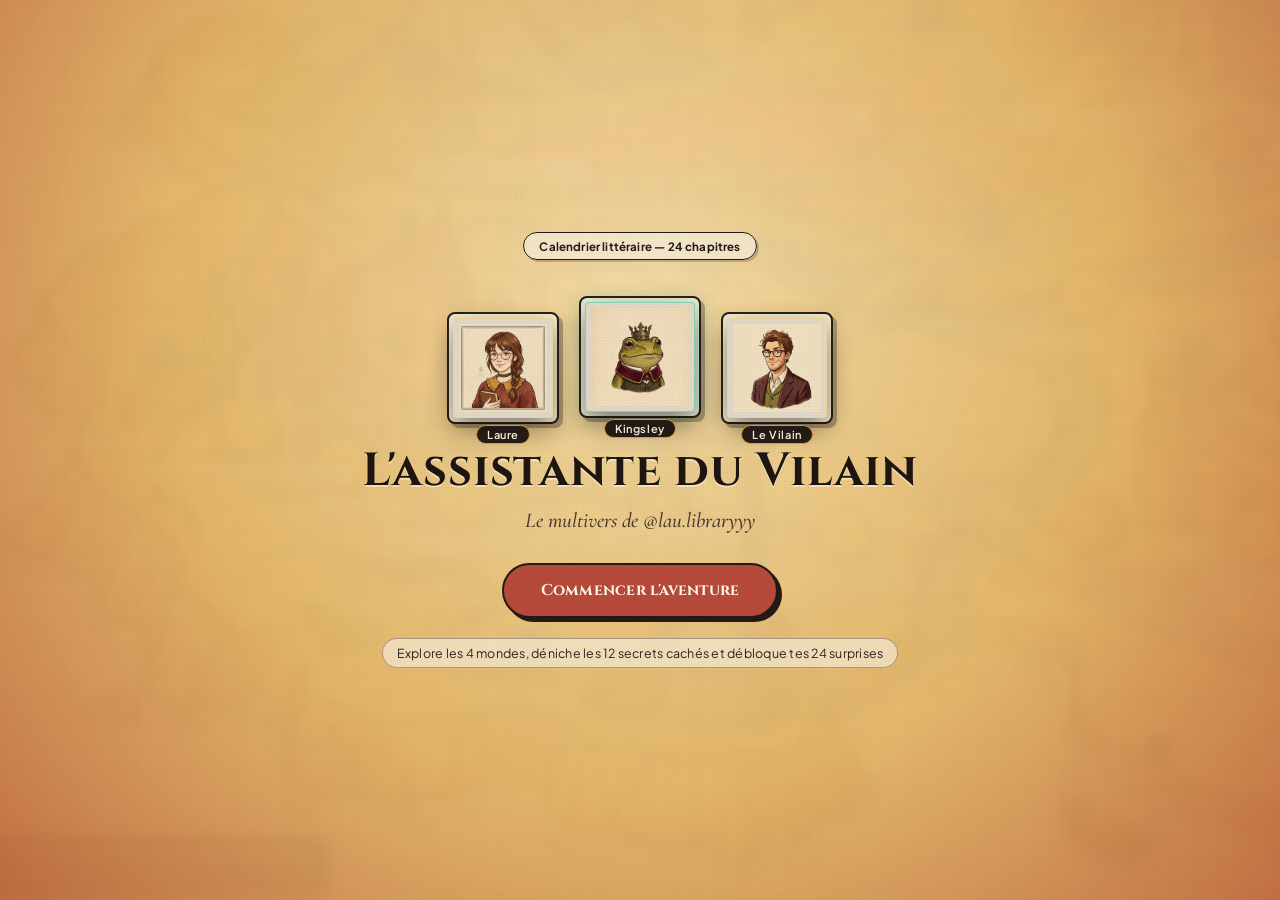
==== commit 140b48dd: "Remove emojis, use French sentence case, and build isometric room with floating speech bubbles" ====
--- a/index.html
+++ b/index.html
@@ -3,86 +3,62 @@
 <head>
   <meta charset="UTF-8" />
   <meta name="viewport" content="width=device-width, initial-scale=1.0, maximum-scale=1.0, user-scalable=no" />
-  <title>L'Assistante du Vilain &amp; Le Multivers de @lau.libraryyy</title>
-  <meta name="description" content="Calendrier de l'Avent RPG interactif sur carte du monde vivante : 24 chapitres, 4 mondes, 12 secrets cachés et trésors IRL pour @lau.libraryyy." />
-
-  <!-- Typographies : Cinzel (Noblesse JRPG), Plus Jakarta Sans (UI ultra-nette), Cormorant Garamond (Dialogues) -->
+  <title>L'assistante du Vilain — Le multivers de @lau.libraryyy</title>
+  <meta name="description" content="Calendrier de l'Avent littéraire interactif : 24 chapitres, 4 mondes, 12 secrets cachés et 24 surprises pour Laure." />
+
   <link rel="preconnect" href="https://fonts.googleapis.com" />
   <link rel="preconnect" href="https://fonts.gstatic.com" crossorigin />
   <link href="https://fonts.googleapis.com/css2?family=Cinzel:wght@500;600;700;800&family=Cormorant+Garamond:ital,wght@0,500;0,600;0,700;1,500;1,600&family=Plus+Jakarta+Sans:wght@400;500;600;700;800&display=swap" rel="stylesheet" />
 
-  <!-- Design System 2026 : Zero-UI / Liquid Glass / JRPG Moderne -->
-  <link rel="stylesheet" href="css/styles.css?v=4" />
+  <link rel="stylesheet" href="css/styles.css?v=5" />
 </head>
 <body class="title-active">
-  <!-- Canvas de Particules Étoilées Ambiantes -->
   <canvas id="ambient-particles-canvas" aria-hidden="true"></canvas>
 
-  <!-- ========================================================================
-       1. CARTE DU MONDE 100% PLEIN ÉCRAN (100vw × 100vh)
-       ======================================================================== -->
-  <main id="overworld-viewport" class="overworld-viewport" aria-label="Carte du Monde du Multivers de @lau.libraryyy">
+  <!-- 1. CARTE DU MONDE PLEIN ÉCRAN -->
+  <main id="overworld-viewport" class="overworld-viewport" aria-label="Carte du monde du multivers de @lau.libraryyy">
     <div id="world-map-root" class="world-map-root"></div>
   </main>
 
-  <!-- ========================================================================
-       2. ÉCRAN TITRE CINÉMATIQUE (OVERLAY D'ENTRÉE JRPG)
-       ======================================================================== -->
+  <!-- 2. ÉCRAN TITRE -->
   <section id="title-screen-overlay" class="title-screen-overlay active" role="dialog" aria-modal="true" aria-labelledby="title-main-heading">
     <div class="title-screen-aurora" aria-hidden="true"></div>
     <div class="title-screen-content">
       <div class="title-eyebrow">
-        <span class="title-star">✦</span>
-        <span>CALENDRIER RPG LITTÉRAIRE • 24 ARCANES</span>
-        <span class="title-star">✦</span>
-      </div>
-
-      <!-- Portraits Ligne Claire côte à côte -->
-      <div class="title-chibi-trio" aria-label="Laure, Sire Kingsley et Le Vilain">
+        <span>Calendrier littéraire — 24 chapitres</span>
+      </div>
+
+      <div class="title-chibi-trio" aria-label="Laure, Sire Kingsley et le Vilain">
         <div class="chibi-medallion chibi-laura">
-          <img
-            src="assets/heroine_avatar.png"
-            alt="Laure"
-          />
+          <img src="assets/heroine_avatar.png" alt="Laure" />
           <span class="chibi-tag">Laure</span>
         </div>
         <div class="chibi-medallion chibi-kingsley">
-          <img
-            src="assets/kingsley_avatar.png"
-            alt="Sire Kingsley"
-          />
+          <img src="assets/kingsley_avatar.png" alt="Sire Kingsley" />
           <span class="chibi-tag">Kingsley</span>
         </div>
         <div class="chibi-medallion chibi-villain">
-          <img
-            src="assets/villain_avatar.png"
-            alt="Le Vilain"
-          />
+          <img src="assets/villain_avatar.png" alt="Le Vilain" />
           <span class="chibi-tag">Le Vilain</span>
         </div>
       </div>
 
-      <h1 id="title-main-heading" class="title-main-heading">L'Assistante du Vilain</h1>
-      <p class="title-subtitle">Le Multivers de @lau.libraryyy • Calendrier RPG</p>
+      <h1 id="title-main-heading" class="title-main-heading">L'assistante du Vilain</h1>
+      <p class="title-subtitle">Le multivers de @lau.libraryyy</p>
 
       <button id="btn-start-adventure" class="btn-start-adventure" type="button">
         <span class="btn-start-glow" aria-hidden="true"></span>
-        <span class="btn-start-icon">▶</span>
-        <span>COMMENCER L'AVENTURE</span>
+        <span>Commencer l'aventure</span>
       </button>
 
       <p class="title-hint">
-        Explore les 4 Mondes • Déniche les 12 Secrets Cachés • Débloque tes 24 Surprises IRL
+        Explore les 4 mondes, déniche les 12 secrets cachés et débloque tes 24 surprises
       </p>
     </div>
   </section>
 
-  <!-- ========================================================================
-       3. HUD FLOTTANT MINIMALISTE (LIQUID GLASS SAPHIR & OR)
-       ======================================================================== -->
+  <!-- 3. HUD FLOTTANT MINIMALISTE -->
   <div id="game-hud" class="game-hud" aria-label="Interface du jeu">
-
-    <!-- COIN HAUT-GAUCHE : Pilule de Profil Compacte -->
     <div class="hud-top-left">
       <div class="hud-profile-pill glass-surface">
         <button id="hud-avatar-btn" class="hud-avatar-ring" type="button" title="Centrer la caméra sur Laure">
@@ -91,13 +67,13 @@
 
         <div class="hud-profile-meta">
           <div class="hud-counters-row">
-            <button id="hud-runes-btn" class="hud-stat-chip" type="button" title="Runes &amp; Trésors débloqués">
-              <span class="hud-stat-icon">🗝️</span>
+            <button id="hud-runes-btn" class="hud-stat-chip" type="button" title="Chapitres et trésors débloqués">
+              <span class="hud-stat-label">Jours</span>
               <span id="hud-runes-count" class="hud-stat-val">0/24</span>
             </button>
             <span class="hud-stat-sep" aria-hidden="true"></span>
-            <button id="hud-secrets-btn" class="hud-stat-chip hud-stat-secrets" type="button" title="Ouvrir le Journal des 12 Secrets de la Carte">
-              <span class="hud-stat-icon">✨</span>
+            <button id="hud-secrets-btn" class="hud-stat-chip hud-stat-secrets" type="button" title="Ouvrir le journal des 12 secrets">
+              <span class="hud-stat-label">Secrets</span>
               <span id="hud-secrets-count" class="hud-stat-val">0/12</span>
             </button>
           </div>
@@ -107,71 +83,67 @@
         </div>
       </div>
 
-      <!-- Badge discret de la Maison d'Aldryn (affiché une fois débloqué au Jour 4) -->
-      <button id="hud-aldryn-badge" class="hud-aldryn-pill glass-surface" type="button" title="Maison Lunaire d'Aldryn (Jour 4 : Curious Tides)" style="display:none;">
-        <span id="hud-aldryn-icon" class="hud-aldryn-icon">🌙</span>
+      <button id="hud-aldryn-badge" class="hud-aldryn-pill glass-surface" type="button" title="Maison d'Aldryn (Jour 4 : Curious Tides)" style="display:none;">
+        <span id="hud-aldryn-icon" class="hud-aldryn-icon"></span>
         <span id="hud-aldryn-name" class="hud-aldryn-name">Maison d'Aldryn</span>
       </button>
     </div>
 
-    <!-- COIN HAUT-DROIT : Dock Compact d'Icônes -->
     <nav class="hud-top-right" aria-label="Menus du jeu">
       <div class="hud-icon-dock glass-surface">
-        <button id="hud-btn-loot" class="hud-icon-btn" type="button" data-tooltip="Butin &amp; Bons IRL" aria-label="Grimoire de Butin">
-          <span class="hud-btn-emoji">🎒</span>
+        <button id="hud-btn-loot" class="hud-icon-btn hud-text-btn" type="button" data-tooltip="Butin et bons" aria-label="Butin et bons">
+          <span>Butin</span>
           <span id="hud-loot-badge" class="hud-mini-badge">0</span>
         </button>
-        <button id="hud-btn-codex" class="hud-icon-btn" type="button" data-tooltip="Codex (35 Livres)" aria-label="Bibliothèque de Lau">
-          <span class="hud-btn-emoji">📜</span>
-        </button>
-        <button id="hud-btn-secrets" class="hud-icon-btn" type="button" data-tooltip="Secrets de la Carte" aria-label="Journal des Secrets">
-          <span class="hud-btn-emoji">✨</span>
+        <button id="hud-btn-codex" class="hud-icon-btn hud-text-btn" type="button" data-tooltip="Bibliothèque (35 livres)" aria-label="Bibliothèque">
+          <span>Codex</span>
+        </button>
+        <button id="hud-btn-secrets" class="hud-icon-btn hud-text-btn" type="button" data-tooltip="Secrets de la carte" aria-label="Journal des secrets">
+          <span>Secrets</span>
           <span id="hud-secrets-badge" class="hud-mini-badge hud-badge-cyan">0</span>
         </button>
-        <button id="hud-btn-gm" class="hud-icon-btn" type="button" data-tooltip="Atelier du Vilain (MJ)" aria-label="Atelier du Vilain">
-          <span class="hud-btn-emoji">👑</span>
+        <button id="hud-btn-gm" class="hud-icon-btn hud-text-btn" type="button" data-tooltip="Atelier du Vilain" aria-label="Atelier du Vilain">
+          <span>Atelier</span>
         </button>
 
         <span class="hud-dock-divider" aria-hidden="true"></span>
 
-        <button id="hud-btn-temporal" class="hud-icon-btn hud-mode-free" type="button" data-tooltip="Mode Libre (24/24)" aria-label="Changer le mode temporel">
-          <span id="hud-temporal-icon" class="hud-btn-emoji">🔓</span>
-        </button>
-        <button id="hud-btn-audio" class="hud-icon-btn" type="button" data-tooltip="Son activé" aria-label="Couper ou activer le son">
-          <span id="hud-audio-icon" class="hud-btn-emoji">🔊</span>
+        <button id="hud-btn-temporal" class="hud-icon-btn hud-text-btn hud-mode-free" type="button" data-tooltip="Mode libre (24/24)" aria-label="Changer le mode temporel">
+          <span id="hud-temporal-icon">Libre</span>
+        </button>
+        <button id="hud-btn-audio" class="hud-icon-btn hud-text-btn" type="button" data-tooltip="Son activé" aria-label="Couper ou activer le son">
+          <span id="hud-audio-icon">Son</span>
         </button>
       </div>
     </nav>
 
-    <!-- CÔTÉ DROIT (CENTRÉ) : Mini-Contrôles Caméra & Régions I-IV -->
     <aside class="hud-camera-rail glass-surface" aria-label="Contrôles de la carte">
       <button id="cam-zoom-in" class="cam-ctrl-btn" type="button" data-tooltip="Zoom +" aria-label="Zoomer">+</button>
       <button id="cam-zoom-out" class="cam-ctrl-btn" type="button" data-tooltip="Zoom −" aria-label="Dézoomer">−</button>
-      <button id="cam-center-hero" class="cam-ctrl-btn" type="button" data-tooltip="Centrer sur Laure" aria-label="Centrer sur Laure">🎯</button>
+      <button id="cam-center-hero" class="cam-ctrl-btn" type="button" data-tooltip="Centrer sur Laure" aria-label="Centrer sur Laure">◎</button>
       <span class="cam-rail-divider" aria-hidden="true"></span>
-      <button class="cam-region-btn active" data-cam-region="1" type="button" data-tooltip="Monde I : Manoir &amp; Aldryn" aria-label="Aller au Monde I">I</button>
-      <button class="cam-region-btn" data-cam-region="2" type="button" data-tooltip="Monde II : Désert &amp; Irlande" aria-label="Aller au Monde II">II</button>
-      <button class="cam-region-btn" data-cam-region="3" type="button" data-tooltip="Monde III : Flammes &amp; Mons" aria-label="Aller au Monde III">III</button>
-      <button class="cam-region-btn" data-cam-region="4" type="button" data-tooltip="Monde IV : Sanctuaire Final" aria-label="Aller au Monde IV">IV</button>
+      <button class="cam-region-btn active" data-cam-region="1" type="button" data-tooltip="Monde I : manoir et Aldryn" aria-label="Aller au monde I">I</button>
+      <button class="cam-region-btn" data-cam-region="2" type="button" data-tooltip="Monde II : désert et Irlande" aria-label="Aller au monde II">II</button>
+      <button class="cam-region-btn" data-cam-region="3" type="button" data-tooltip="Monde III : flammes et Mons" aria-label="Aller au monde III">III</button>
+      <button class="cam-region-btn" data-cam-region="4" type="button" data-tooltip="Monde IV : sanctuaire final" aria-label="Aller au monde IV">IV</button>
     </aside>
 
-    <!-- BAS-CENTRE : Barre de Niveau Sélectionné (Style Super Mario Wonder / Unicorn Overlord) -->
     <div class="hud-bottom-center">
       <div id="stage-selector-bar" class="stage-bar glass-surface" role="region" aria-label="Niveau sélectionné">
         <button id="stage-prev-btn" class="stage-nav-arrow" type="button" aria-label="Niveau précédent" title="Jour précédent (←)">‹</button>
 
         <div class="stage-bar-center">
           <div class="stage-meta-row">
-            <span id="stage-day-badge" class="stage-day-pill">JOUR 1</span>
-            <span id="stage-book-badge" class="stage-book-pill">📖 Assistant to the Villain</span>
-            <span id="stage-status-badge" class="stage-status-pill status-new">✦ Nouveau</span>
-          </div>
-          <div id="stage-bar-title" class="stage-bar-title">Entretien d'Embauche chez le Vilain</div>
+            <span id="stage-day-badge" class="stage-day-pill">Jour 1</span>
+            <span id="stage-book-badge" class="stage-book-pill">Assistant to the Villain</span>
+            <span id="stage-status-badge" class="stage-status-pill status-new">Nouveau</span>
+          </div>
+          <div id="stage-bar-title" class="stage-bar-title">Entretien d'embauche chez le Vilain</div>
         </div>
 
         <button id="stage-play-btn" class="stage-play-btn" type="button">
           <span id="stage-play-icon">▶</span>
-          <span id="stage-play-label">JOUER</span>
+          <span id="stage-play-label">Jouer</span>
         </button>
 
         <button id="stage-next-btn" class="stage-nav-arrow" type="button" aria-label="Niveau suivant" title="Jour suivant (→)">›</button>
@@ -179,17 +151,13 @@
     </div>
   </div>
 
-  <!-- ========================================================================
-       4. MODALE DE CHAPITRE (VISUAL NOVEL + ÉPREUVE + SCEAU DE CIRE & COFFRE)
-       ======================================================================== -->
+  <!-- 4. SCÈNE DE CHAPITRE PLEIN ÉCRAN -->
   <div id="chapter-modal-backdrop" class="modal-backdrop" role="dialog" aria-modal="true" aria-labelledby="modal-chapter-title">
     <div id="chapter-modal-container" class="modal-shell chapter-modal-shell glass-modal">
-      <!-- Alerte Boss (Jours 6, 12, 18, 21, 24) -->
       <div id="modal-boss-banner" class="boss-alert-ribbon" style="display:none;">
-        ⚔️ ALERTE BOSS — COFFRE ÉPIQUE EN JEU ⚔️
-      </div>
-
-      <!-- En-tête Illustré -->
+        Chapitre boss — coffre spécial en jeu
+      </div>
+
       <header class="chapter-header">
         <div id="modal-header-bg" class="chapter-header-bg"></div>
         <div class="chapter-header-scrim"></div>
@@ -197,60 +165,69 @@
 
         <div class="chapter-header-inner">
           <div class="chapter-header-titles">
-            <div id="modal-chapter-eyebrow" class="chapter-eyebrow">JOUR 1 • ARCANE I</div>
-            <h2 id="modal-chapter-title" class="chapter-title">Titre du Chapitre</h2>
+            <div id="modal-chapter-eyebrow" class="chapter-eyebrow">Jour 1 — Arcane I</div>
+            <h2 id="modal-chapter-title" class="chapter-title">Titre du chapitre</h2>
             <div id="modal-chapter-books" class="chapter-books-row"></div>
           </div>
-          <div id="modal-rarity-pill" class="rarity-pill rarity-commun">✦ ARCANE</div>
+          <div id="modal-rarity-pill" class="rarity-pill rarity-commun">Arcane</div>
         </div>
       </header>
 
-      <!-- Onglets d'étapes (1. Scène / 2. Épreuve / 3. Sceau & Trésor) -->
       <div class="stage-tabs-bar" role="tablist">
         <button class="stage-tab-btn active" data-stage="story" type="button" role="tab">
-          <span>📖</span>
-          <span>1. Scène Narrative</span>
+          <span>1. Scène narrative</span>
         </button>
         <button class="stage-tab-btn" data-stage="game" type="button" role="tab">
-          <span>⚔️</span>
-          <span>2. L'Épreuve</span>
+          <span>2. L'épreuve</span>
         </button>
         <button class="stage-tab-btn" data-stage="loot" id="modal-tab-loot-btn" type="button" role="tab">
-          <span>🕯️</span>
-          <span>3. Sceau &amp; Coffre IRL</span>
-        </button>
-      </div>
-
-      <!-- Corps Scrollable -->
+          <span>3. Sceau et coffre</span>
+        </button>
+      </div>
+
       <div class="chapter-modal-body">
-        <!-- ÉTAPE 1 : VISUAL NOVEL MODERNE -->
+        <!-- ÉTAPE 1 : DISCUSSION ISOMÉTRIQUE AVEC BULLES (STYLE CHRONIQUE DES SILENCIEUX) -->
         <div id="modal-stage-story" class="vn-stage">
-          <div class="vn-portraits-grid">
-            <div id="vn-slot-laura" class="vn-char-card">
-              <div class="vn-portrait-ring">
-                <img src="assets/heroine_laura.png" alt="Laure" onerror="this.style.display='none'" />
-              </div>
-              <span class="vn-nameplate">✨ Laure</span>
-            </div>
-
-            <div id="vn-slot-kingsley" class="vn-char-card">
-              <div class="vn-portrait-ring">
-                <img src="assets/kingsley_frog.png" alt="Sire Kingsley" onerror="this.style.display='none'" />
-              </div>
-              <span class="vn-nameplate">🐸 Sire Kingsley</span>
-            </div>
-
-            <div id="vn-slot-villain" class="vn-char-card">
-              <div class="vn-portrait-ring">
-                <img src="assets/villain_boyfriend.png" alt="Le Vilain" onerror="this.style.display='none'" />
-              </div>
-              <span class="vn-nameplate">👑 Le Vilain</span>
+          <div class="vn-iso-scene">
+            <div class="vn-portraits-grid">
+              <div id="vn-slot-laura" class="vn-char-card vn-pos-laura">
+                <div class="vn-speech-bubble" id="vn-bubble-laura">
+                  <div class="vn-bubble-speaker">Laure</div>
+                  <div class="vn-bubble-text"></div>
+                </div>
+                <div class="vn-portrait-ring">
+                  <img src="assets/sprite_laura.png" alt="Laure" onerror="this.style.display='none'" />
+                </div>
+                <span class="vn-nameplate">Laure</span>
+              </div>
+
+              <div id="vn-slot-kingsley" class="vn-char-card vn-pos-kingsley">
+                <div class="vn-speech-bubble" id="vn-bubble-kingsley">
+                  <div class="vn-bubble-speaker">Sire Kingsley</div>
+                  <div class="vn-bubble-text"></div>
+                </div>
+                <div class="vn-portrait-ring">
+                  <img src="assets/sprite_kingsley.png" alt="Sire Kingsley" onerror="this.style.display='none'" />
+                </div>
+                <span class="vn-nameplate">Sire Kingsley</span>
+              </div>
+
+              <div id="vn-slot-villain" class="vn-char-card vn-pos-villain">
+                <div class="vn-speech-bubble" id="vn-bubble-villain">
+                  <div class="vn-bubble-speaker">Le Vilain</div>
+                  <div class="vn-bubble-text"></div>
+                </div>
+                <div class="vn-portrait-ring">
+                  <img src="assets/sprite_villain.png" alt="Le Vilain" onerror="this.style.display='none'" />
+                </div>
+                <span class="vn-nameplate">Le Vilain</span>
+              </div>
             </div>
           </div>
 
           <div class="vn-dialogue-panel">
             <div class="vn-speaker-bar">
-              <span id="vn-speaker-badge" class="vn-speaker-name">👑 Le Vilain</span>
+              <span id="vn-speaker-badge" class="vn-speaker-name">Le Vilain</span>
               <span id="vn-line-counter" class="vn-line-count">1 / 3</span>
             </div>
 
@@ -262,10 +239,10 @@
               <div class="vn-nav-left">
                 <button id="vn-prev-btn" class="btn-glass" type="button">← Précédent</button>
                 <button id="vn-next-btn" class="btn-gold" type="button">Suivant →</button>
-                <button id="vn-show-all-btn" class="btn-glass btn-subtle" type="button">📜 Tout lire</button>
+                <button id="vn-show-all-btn" class="btn-glass btn-subtle" type="button">Tout lire</button>
               </div>
               <button id="vn-start-challenge-btn" class="btn-gold" type="button">
-                ⚔️ Passer à l'Épreuve →
+                Passer à l'épreuve →
               </button>
             </div>
           </div>
@@ -276,7 +253,7 @@
           <div id="minigame-mount-root"></div>
         </div>
 
-        <!-- ÉTAPE 3 : SCEAU DE CIRE & COFFRE IRL -->
+        <!-- ÉTAPE 3 : SCEAU DE CIRE ET COFFRE -->
         <div id="modal-stage-loot" class="loot-stage" style="display:none;">
           <div id="loot-ceremony-root" class="loot-ceremony-root"></div>
         </div>
@@ -284,120 +261,106 @@
     </div>
   </div>
 
-  <!-- ========================================================================
-       5. MODALE TIROIR UNIFIÉE (BUTIN / CODEX / SECRETS / ATELIER DU VILAIN)
-       ======================================================================== -->
-  <div id="drawer-modal-backdrop" class="modal-backdrop" role="dialog" aria-modal="true" aria-label="Menu du Grimoire">
+  <!-- 5. MODALE TIROIR UNIFIÉE -->
+  <div id="drawer-modal-backdrop" class="modal-backdrop" role="dialog" aria-modal="true" aria-label="Menu du grimoire">
     <div id="drawer-modal-container" class="modal-shell drawer-modal-shell glass-modal">
       <header class="drawer-header">
         <div class="drawer-tabs" role="tablist">
           <button class="drawer-tab-btn active" data-drawer-tab="loot" type="button" role="tab">
-            <span>🎒</span>
-            <span>Butin &amp; Bons</span>
+            <span>Butin et bons</span>
           </button>
           <button class="drawer-tab-btn" data-drawer-tab="codex" type="button" role="tab">
-            <span>📜</span>
             <span>Bibliothèque</span>
           </button>
           <button class="drawer-tab-btn" data-drawer-tab="secrets" type="button" role="tab">
-            <span>✨</span>
             <span>Secrets (12)</span>
           </button>
           <button class="drawer-tab-btn" data-drawer-tab="gm" type="button" role="tab">
-            <span>👑</span>
-            <span>Atelier MJ</span>
+            <span>Atelier</span>
           </button>
         </div>
         <button id="drawer-close-btn" class="modal-close-x" type="button" aria-label="Fermer le menu">✕</button>
       </header>
 
       <div class="drawer-body">
-        <!-- ONGLET 1 : BUTIN & BONS DIGITAUX -->
         <section id="drawer-panel-loot" class="drawer-panel active">
           <div class="drawer-section-head">
             <div>
-              <h2 class="drawer-title">Grimoire de Butin &amp; Bons du Vilain</h2>
-              <p class="drawer-desc">Tes surprises IRL débloquées, cachettes secrètes et bons digitaux à présenter à ton Vilain.</p>
+              <h2 class="drawer-title">Butin et bons du Vilain</h2>
+              <p class="drawer-desc">Tes surprises débloquées, cachettes secrètes et bons à présenter à ton Vilain.</p>
             </div>
             <button id="loot-unlock-preview-btn" class="btn-glass" type="button">
-              👁️ Aperçu des 24 trésors
+              Aperçu des 24 trésors
             </button>
           </div>
           <div id="loot-inventory-container" class="cards-grid"></div>
         </section>
 
-        <!-- ONGLET 2 : BIBLIOTHÈQUE DE LAU (35 LIVRES) -->
         <section id="drawer-panel-codex" class="drawer-panel">
           <div class="drawer-section-head">
             <div>
-              <h2 class="drawer-title">La Bibliothèque de @lau.libraryyy</h2>
-              <p class="drawer-desc">Les 35 romans et clins d'œil qui composent le Multivers : coups de cœur, avis tranchés et souvenirs de couple.</p>
+              <h2 class="drawer-title">La bibliothèque de @lau.libraryyy</h2>
+              <p class="drawer-desc">Les 35 romans et clins d'œil qui composent le multivers : coups de cœur, avis tranchés et souvenirs de couple.</p>
             </div>
             <div class="pill-filters" role="group" aria-label="Filtrer la bibliothèque">
               <button class="pill-filter-btn active" data-codex-filter="all" type="button">Tous</button>
-              <button class="pill-filter-btn" data-codex-filter="fav" type="button">💛 Coups de Cœur</button>
-              <button class="pill-filter-btn" data-codex-filter="roast" type="button">🔥 Avis Tranchés</button>
-              <button class="pill-filter-btn" data-codex-filter="couple" type="button">💑 Couple &amp; Mons</button>
+              <button class="pill-filter-btn" data-codex-filter="fav" type="button">Coups de cœur</button>
+              <button class="pill-filter-btn" data-codex-filter="roast" type="button">Avis tranchés</button>
+              <button class="pill-filter-btn" data-codex-filter="couple" type="button">Couple et Mons</button>
             </div>
           </div>
           <div id="codex-books-container" class="cards-grid"></div>
         </section>
 
-        <!-- ONGLET 3 : JOURNAL DES 12 EASTER EGGS DE LA CARTE -->
         <section id="drawer-panel-secrets" class="drawer-panel">
           <div class="drawer-section-head">
             <div>
-              <h2 class="drawer-title">Journal des Secrets du Multivers</h2>
-              <p class="drawer-desc">12 Easter Eggs brillent discrètement sur la carte du monde. Clique dessus pendant ton exploration pour révéler des clins d'œil secrets !</p>
-            </div>
-            <div id="secrets-progress-pill" class="secrets-counter-pill">✨ 0 / 12 Découverts</div>
+              <h2 class="drawer-title">Journal des secrets</h2>
+              <p class="drawer-desc">12 clins d'œil sont cachés sur la carte du monde. Clique dessus pendant ton exploration pour les révéler.</p>
+            </div>
+            <div id="secrets-progress-pill" class="secrets-counter-pill">0 / 12 découverts</div>
           </div>
           <div id="secrets-journal-container" class="cards-grid"></div>
         </section>
 
-        <!-- ONGLET 4 : ATELIER DU VILAIN (MAÎTRE DU JEU) -->
         <section id="drawer-panel-gm" class="drawer-panel">
           <div class="drawer-section-head">
             <div>
-              <h2 class="drawer-title">L'Atelier du Vilain — Maître du Jeu</h2>
-              <p class="drawer-desc">Personnalise les 24 cadeaux, les cachettes IRL dans la maison et la Grande Lettre d'Amour du 24 Décembre.</p>
+              <h2 class="drawer-title">L'atelier du Vilain</h2>
+              <p class="drawer-desc">Personnalise les 24 cadeaux, les cachettes dans la maison et la grande lettre du 24 décembre.</p>
             </div>
           </div>
 
           <div class="gm-toolbar">
-            <a href="lau-library-quest-ff-edition.zip" download="lau-library-quest-ff-edition.zip" class="btn-gold" style="text-decoration:none;">
-              📦 Télécharger (.ZIP)
-            </a>
-            <button id="gm-save-all-btn" class="btn-gold" type="button">💾 Sauvegarder</button>
-            <button id="gm-export-json-btn" class="btn-glass" type="button">📤 Exporter JSON</button>
+            <button id="gm-save-all-btn" class="btn-gold" type="button">Sauvegarder</button>
+            <button id="gm-export-json-btn" class="btn-glass" type="button">Exporter JSON</button>
             <label class="btn-glass" style="cursor:pointer;">
-              📂 Importer JSON
+              Importer JSON
               <input id="gm-import-json-input" type="file" accept=".json,application/json" style="display:none;" />
             </label>
-            <button id="gm-unlock-all-btn" class="btn-glass" type="button">✨ Tout débloquer (24/24)</button>
-            <button id="gm-reset-progress-btn" class="btn-danger" type="button">🔄 Réinitialiser à 0/24</button>
-          </div>
-
-          <!-- Paramètres du Couple & Lettre du 24 Décembre -->
+            <button id="gm-unlock-all-btn" class="btn-glass" type="button">Tout débloquer (24/24)</button>
+            <button id="gm-reset-progress-btn" class="btn-danger" type="button">Réinitialiser à 0/24</button>
+          </div>
+
           <div class="gm-finale-card">
-            <div class="gm-card-kicker">💌 GRAND FINAL DU 24 DÉCEMBRE &amp; PARAMÈTRES DU COUPLE</div>
+            <div class="gm-card-kicker">Grand final du 24 décembre et paramètres du couple</div>
             <div class="gm-two-col">
               <div class="gm-field">
-                <label class="gm-label" for="gm-couple-password">Mot de passe secret bonus (Jour 24)</label>
-                <input id="gm-couple-password" class="gm-input" type="text" placeholder="Ex: KINGSLEY, MONS..." />
+                <label class="gm-label" for="gm-couple-password">Mot de passe secret bonus (jour 24)</label>
+                <input id="gm-couple-password" class="gm-input" type="text" placeholder="Ex : KINGSLEY, MONS..." />
               </div>
               <div class="gm-field">
-                <label class="gm-label" for="gm-aldryn-house-select">Maison Lunaire d'Aldryn</label>
+                <label class="gm-label" for="gm-aldryn-house-select">Maison lunaire d'Aldryn</label>
                 <select id="gm-aldryn-house-select" class="gm-select">
-                  <option value="Maison de la Nouvelle Lune|🌑|Totem : Phalène des Abysses • Murmure des Noyés">🌑 Maison de la Nouvelle Lune</option>
-                  <option value="Maison de la Lune Croissante|🌒|Totem : Cerf d'Écume • Flux de la Marée">🌒 Maison de la Lune Croissante</option>
-                  <option value="Maison de la Pleine Lune|🌕|Totem : Phénix d'Argent • Éclat Sélène">🌕 Maison de la Pleine Lune</option>
-                  <option value="Maison de la Lune Décroissante|🌘|Totem : Corbeau d'Obsidienne • Reflux Astral">🌘 Maison de la Lune Décroissante</option>
+                  <option value="Maison de la Nouvelle Lune||Totem : Phalène des abysses — Murmure des noyés">Maison de la Nouvelle Lune</option>
+                  <option value="Maison de la Lune Croissante||Totem : Cerf d'écume — Flux de la marée">Maison de la Lune Croissante</option>
+                  <option value="Maison de la Pleine Lune||Totem : Phénix d'argent — Éclat sélène">Maison de la Pleine Lune</option>
+                  <option value="Maison de la Lune Décroissante||Totem : Corbeau d'obsidienne — Reflux astral">Maison de la Lune Décroissante</option>
                 </select>
               </div>
             </div>
             <div class="gm-field" style="margin-top:0.75rem;">
-              <label class="gm-label" for="gm-finale-love-letter">Grande Lettre d'Amour du 24 Décembre</label>
+              <label class="gm-label" for="gm-finale-love-letter">Grande lettre d'amour du 24 décembre</label>
               <textarea id="gm-finale-love-letter" class="gm-textarea" rows="5"></textarea>
             </div>
           </div>
@@ -408,19 +371,16 @@
     </div>
   </div>
 
-  <!-- ========================================================================
-       6. NOTIFICATION TOAST FLOTTANTE (LIQUID GLASS)
-       ======================================================================== -->
+  <!-- 6. NOTIFICATION TOAST -->
   <div id="royal-toast" class="royal-toast glass-surface" role="status" aria-live="polite">
-    <span id="royal-toast-icon" class="toast-icon">✦</span>
+    <span id="royal-toast-icon" class="toast-icon"></span>
     <span id="royal-toast-text" class="toast-text">Notification</span>
   </div>
 
-  <!-- Scripts : Données -> Audio/Particules -> Mini-Jeux -> Carte du Monde -> Contrôleur Principal -->
-  <script src="data/days_data.js?v=4"></script>
-  <script src="js/audio_fx.js?v=4"></script>
-  <script src="js/minigames_engine.js?v=4"></script>
-  <script src="js/world_map.js?v=4"></script>
-  <script src="js/app.js?v=4"></script>
+  <script src="data/days_data.js?v=5"></script>
+  <script src="js/audio_fx.js?v=5"></script>
+  <script src="js/minigames_engine.js?v=5"></script>
+  <script src="js/world_map.js?v=5"></script>
+  <script src="js/app.js?v=5"></script>
 </body>
 </html>
--- a/css/styles.css
+++ b/css/styles.css
@@ -3271,3 +3271,269 @@
   padding-top: 12px !important;
   border-top: 1px solid rgba(228, 178, 66, 0.2) !important;
 }
+
+
+/* ==========================================================================
+   FIX v5 : ZÉRO EMOJI, CASSE FRANÇAISE & BULLES ISOMÉTRIQUES (CHRONIQUE DES SILENCIEUX)
+   ========================================================================== */
+
+/* Respecter la casse française (pas de tout-majuscules forcé) */
+.title-eyebrow,
+.title-main-heading,
+.btn-start-adventure,
+.chapter-eyebrow,
+.chapter-title,
+.rarity-pill,
+.stage-day-pill,
+.stage-play-btn,
+.vn-speaker-name,
+.gm-card-kicker {
+  text-transform: none !important;
+  letter-spacing: 0.015em !important;
+}
+
+/* Boutons texte propres dans le dock HUD (sans emojis) */
+.hud-text-btn {
+  width: auto !important;
+  height: 34px !important;
+  padding: 0 11px !important;
+  border-radius: 6px !important;
+  font-size: 12.5px !important;
+  font-weight: 600 !important;
+  gap: 6px !important;
+}
+
+.hud-stat-label {
+  font-size: 11px !important;
+  font-weight: 600 !important;
+  color: #5c493d !important;
+  margin-right: 4px !important;
+}
+
+/* ==========================================================================
+   SCÈNE DE DISCUSSION ISOMÉTRIQUE AVEC BULLES AU-DESSUS DES PERSONNAGES
+   ========================================================================== */
+#modal-stage-story.vn-stage {
+  flex: 1 1 auto !important;
+  display: flex !important;
+  flex-direction: column !important;
+  justify-content: space-between !important;
+  background: #14100e !important;
+  padding: 0 !important;
+  min-height: 0 !important;
+}
+
+.vn-iso-scene {
+  position: relative !important;
+  flex: 1 1 auto !important;
+  width: 100% !important;
+  min-height: 440px !important;
+  background-color: #14100e !important;
+  background-image: url('../assets/scene_salon.png?v=5') !important;
+  background-size: contain !important;
+  background-position: center center !important;
+  background-repeat: no-repeat !important;
+  display: flex !important;
+  align-items: center !important;
+  justify-content: center !important;
+  overflow: visible !important;
+}
+
+.vn-portraits-grid {
+  position: relative !important;
+  width: min(92vw, 960px) !important;
+  height: min(62vh, 520px) !important;
+  min-height: 360px !important;
+  padding: 0 !important;
+  margin: 0 auto !important;
+  display: block !important;
+  background: transparent !important;
+}
+
+/* Tous les personnages restent présents dans la pièce isométrique */
+.vn-char-card {
+  display: flex !important;
+  flex-direction: column !important;
+  align-items: center !important;
+  position: absolute !important;
+  background: transparent !important;
+  border: none !important;
+  box-shadow: none !important;
+  padding: 0 !important;
+  margin: 0 !important;
+  width: auto !important;
+  height: auto !important;
+  transition: filter 0.25s ease, transform 0.25s ease !important;
+}
+
+.vn-char-card:not(.speaking) {
+  filter: brightness(0.92);
+  z-index: 5;
+}
+
+.vn-char-card.speaking {
+  filter: none;
+  z-index: 20;
+  animation: none !important;
+}
+
+/* Placement naturel dans la pièce (sur le tapis devant le canapé et le bureau) */
+.vn-pos-laura {
+  left: 33% !important;
+  bottom: 18% !important;
+  transform: translateX(-50%);
+}
+
+.vn-pos-kingsley {
+  left: 48% !important;
+  bottom: 16% !important;
+  transform: translateX(-50%);
+}
+
+.vn-pos-villain {
+  left: 63% !important;
+  bottom: 20% !important;
+  transform: translateX(-50%);
+}
+
+.vn-portrait-ring {
+  width: auto !important;
+  height: auto !important;
+  border: none !important;
+  background: transparent !important;
+  box-shadow: none !important;
+  padding: 0 !important;
+}
+
+.vn-pos-laura .vn-portrait-ring img {
+  height: clamp(165px, 28vh, 235px) !important;
+  width: auto !important;
+  min-height: 0 !important;
+  object-fit: contain !important;
+  filter: drop-shadow(0 6px 4px rgba(20, 14, 10, 0.48)) !important;
+}
+
+.vn-pos-villain .vn-portrait-ring img {
+  height: clamp(175px, 30vh, 248px) !important;
+  width: auto !important;
+  min-height: 0 !important;
+  object-fit: contain !important;
+  filter: drop-shadow(0 6px 4px rgba(20, 14, 10, 0.48)) !important;
+}
+
+.vn-pos-kingsley .vn-portrait-ring img {
+  height: clamp(54px, 9vh, 76px) !important;
+  width: auto !important;
+  min-height: 0 !important;
+  object-fit: contain !important;
+  filter: drop-shadow(0 4px 3px rgba(20, 14, 10, 0.5)) !important;
+}
+
+.vn-nameplate {
+  display: none !important;
+}
+
+/* Bulle de dialogue flottante façon Chronique des Silencieux (image_5) */
+.vn-speech-bubble {
+  display: none;
+  position: absolute;
+  bottom: calc(100% + 14px);
+  left: 50%;
+  transform: translateX(-50%);
+  width: max-content;
+  min-width: 240px;
+  max-width: min(440px, 78vw);
+  padding: 12px 16px 13px;
+  background: rgba(44, 40, 37, 0.96);
+  color: #f4ede0;
+  border: 1.5px solid #171311;
+  border-radius: 6px;
+  box-shadow: 0 8px 22px rgba(0, 0, 0, 0.45);
+  z-index: 40;
+  pointer-events: auto;
+  text-align: left;
+}
+
+.vn-speech-bubble.is-visible {
+  display: block;
+  animation: vnBubblePop 0.2s cubic-bezier(0.22, 1, 0.36, 1);
+}
+
+@keyframes vnBubblePop {
+  from { opacity: 0; transform: translateX(-50%) translateY(6px); }
+  to { opacity: 1; transform: translateX(-50%) translateY(0); }
+}
+
+/* Petite pointe de la bulle vers le personnage */
+.vn-speech-bubble::after {
+  content: '';
+  position: absolute;
+  top: 100%;
+  left: 50%;
+  transform: translateX(-50%);
+  border-width: 8px 7px 0 7px;
+  border-style: solid;
+  border-color: rgba(44, 40, 37, 0.96) transparent transparent transparent;
+}
+
+.vn-bubble-speaker {
+  font-family: var(--font-ui, 'Plus Jakarta Sans', sans-serif);
+  font-size: 11.5px;
+  font-weight: 700;
+  color: #e4b242;
+  margin-bottom: 4px;
+}
+
+.vn-bubble-text {
+  font-family: var(--font-story, 'Cormorant Garamond', Georgia, serif);
+  font-size: 19px;
+  line-height: 1.42;
+  color: #f6efe2;
+}
+
+/* Barre de navigation sobre en bas (on masque la boîte texte redondante) */
+.vn-dialogue-panel {
+  flex-shrink: 0 !important;
+  width: 100% !important;
+  background: #14100e !important;
+  border-top: 1.5px solid #2e2520 !important;
+  padding: 12px 6vw 16px !important;
+}
+
+.vn-speaker-bar {
+  margin-bottom: 6px !important;
+}
+
+.vn-dialogue-copy {
+  display: none !important;
+}
+
+.vn-dialogue-panel .vn-actions-row {
+  margin-top: 0 !important;
+  padding-top: 0 !important;
+  border-top: none !important;
+}
+
+.vn-transcript-list {
+  margin-bottom: 12px !important;
+  max-height: 170px !important;
+  overflow-y: auto !important;
+  background: #1e1916 !important;
+  border: 1px solid #3c312a !important;
+  border-radius: 6px !important;
+  padding: 10px 14px !important;
+  color: #f4ede0 !important;
+}
+
+@media (max-width: 720px) {
+  .vn-pos-laura { left: 26% !important; }
+  .vn-pos-kingsley { left: 50% !important; }
+  .vn-pos-villain { left: 74% !important; }
+  .vn-speech-bubble {
+    max-width: 86vw;
+    min-width: 200px;
+  }
+  .vn-bubble-text {
+    font-size: 16.5px;
+  }
+}
